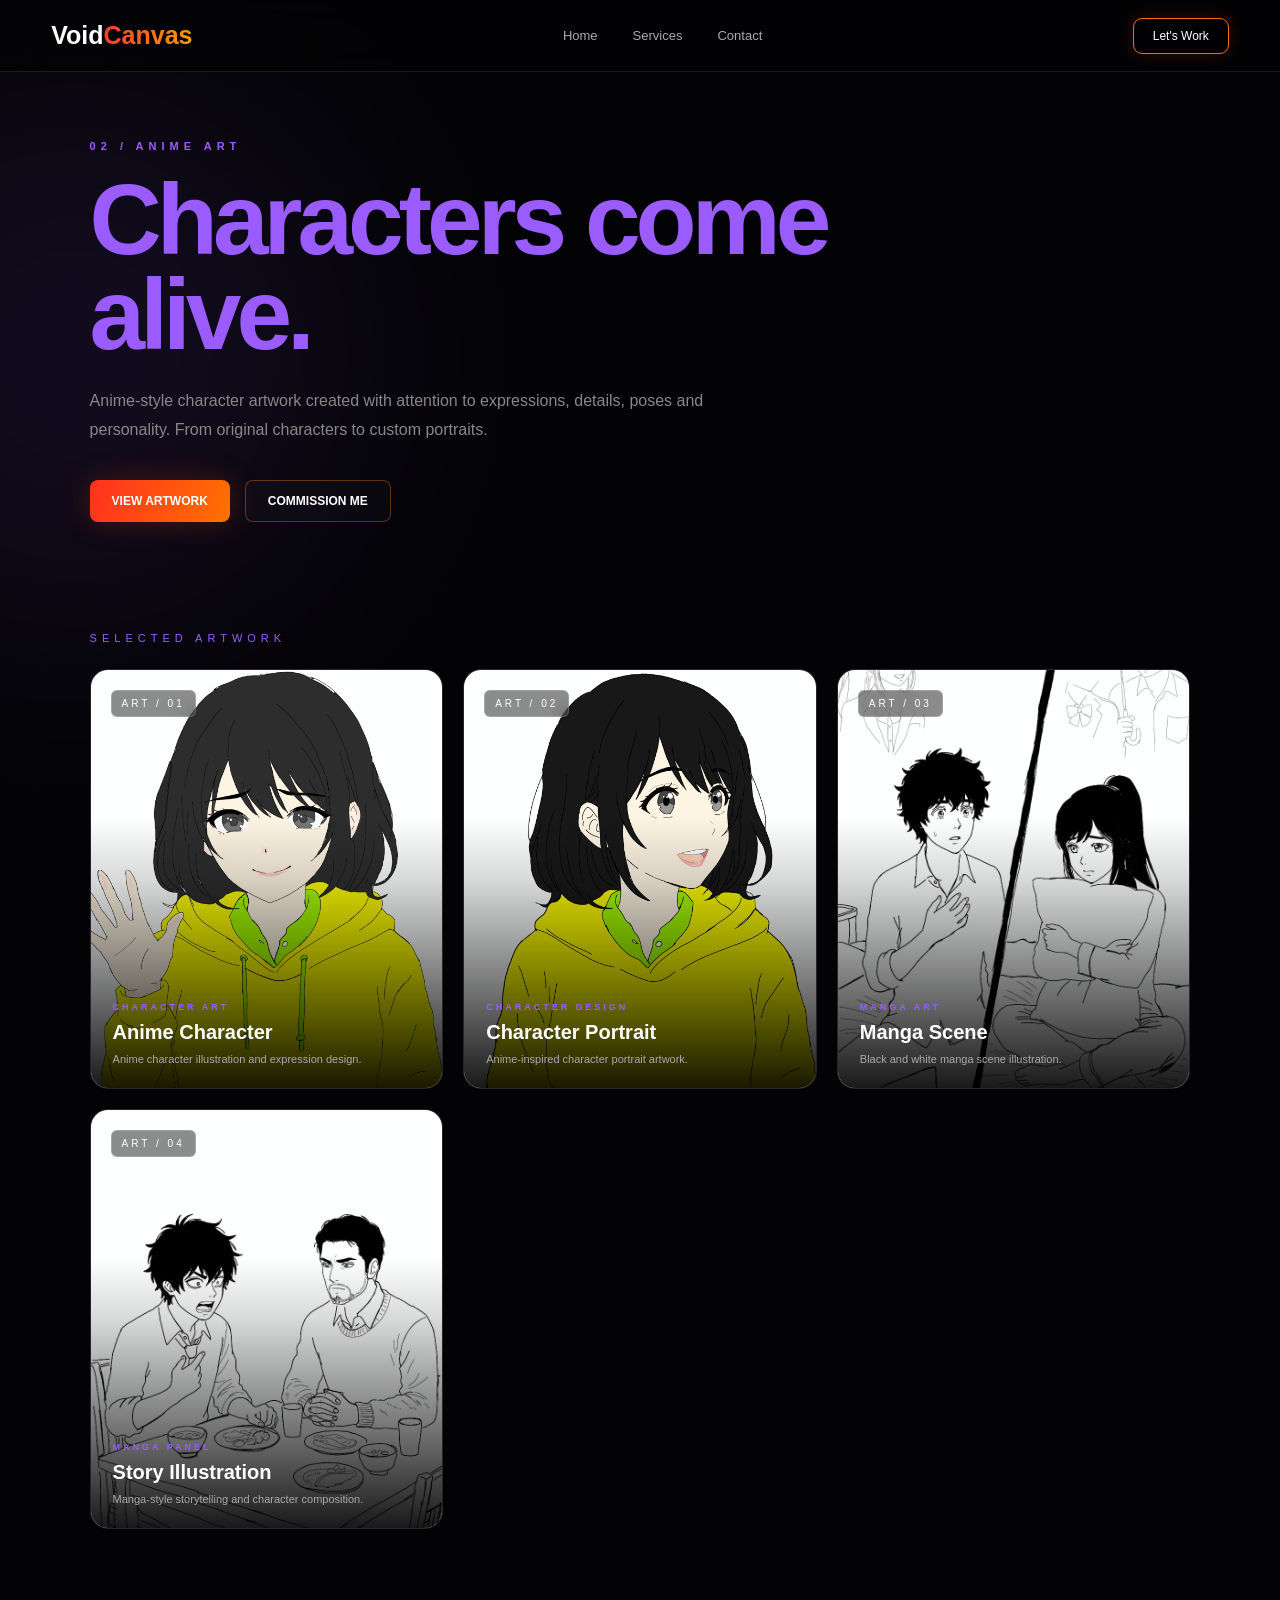
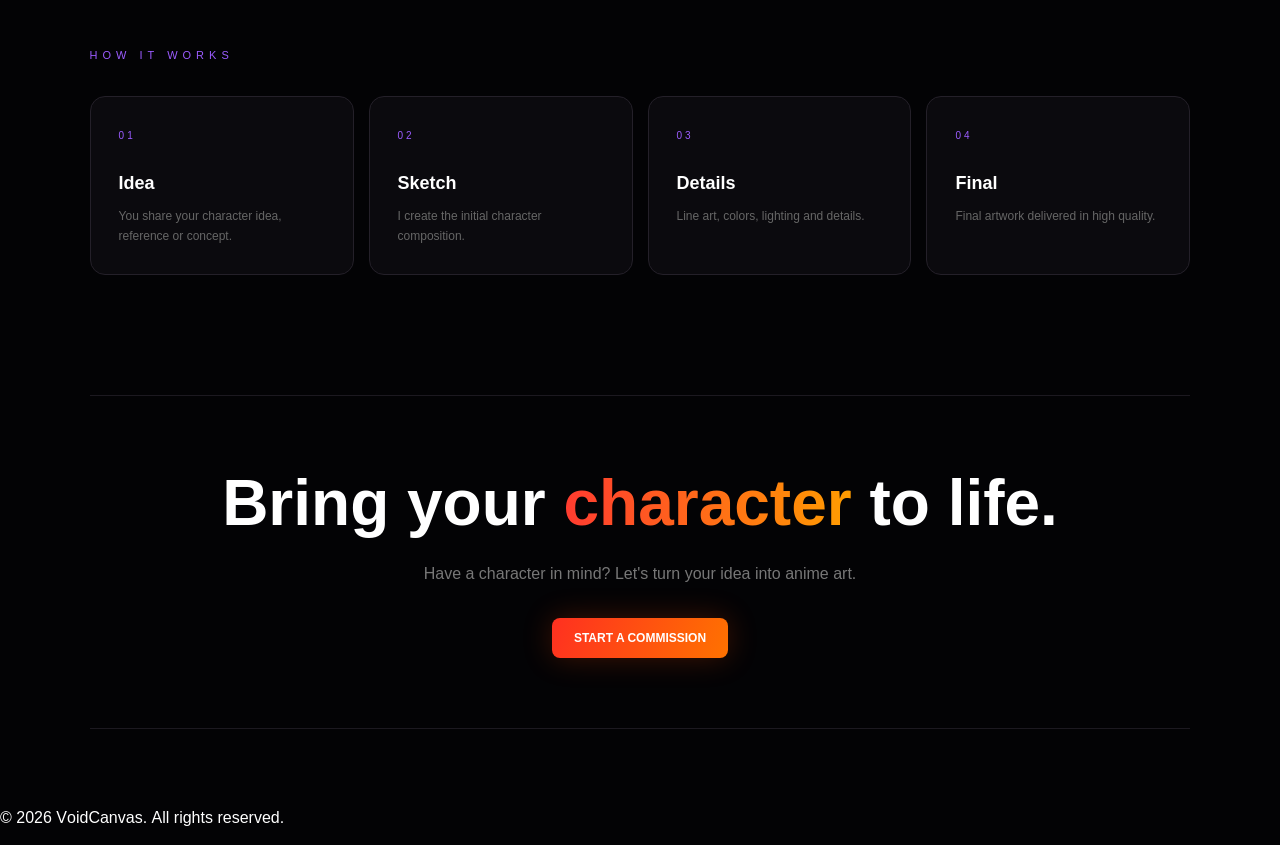
==== drawing.html @ 114a9461 "Initial commit - VoidCanvas website" ====
<!DOCTYPE html>
<html lang="en">

<head>
    <meta charset="UTF-8">
    <meta name="viewport" content="width=device-width, initial-scale=1.0">

    <title>Anime Drawing — VoidCanvas</title>

    <link rel="stylesheet" href="style.css">

    <style>

        /* ================= DRAWING PAGE ================= */

        .drawing-page {
            min-height: 100vh;
            padding: 140px 7% 80px;
            overflow: hidden;
            position: relative;
        }

        .drawing-page::before {
            content: "";
            position: absolute;
            width: 550px;
            height: 550px;
            top: 80px;
            left: -200px;
            border-radius: 50%;
            background: #9b5cff;
            opacity: .1;
            filter: blur(120px);
            animation: artGlow 7s infinite alternate;
        }

        @keyframes artGlow {

            from {
                transform: scale(.8);
            }

            to {
                transform:
                    translate(250px, 100px)
                    scale(1.3);
            }
        }

        .drawing-hero {
            position: relative;
            z-index: 2;
            max-width: 900px;
        }

        .drawing-label {
            color: #9b5cff;
            font-size: 11px;
            letter-spacing: 5px;
            font-weight: bold;
            margin-bottom: 20px;
        }

        .drawing-hero h1 {
            font-size: clamp(50px, 8vw, 100px);
            line-height: .95;
            letter-spacing: -5px;
        }

        .drawing-hero h1 span {
            color: #9b5cff;
        }

        .drawing-hero p {
            max-width: 650px;
            margin-top: 25px;
            color: #888;
            line-height: 1.8;
            font-size: 16px;
        }

        .drawing-buttons {
            display: flex;
            gap: 15px;
            margin-top: 35px;
        }


        /* ================= ART GALLERY ================= */

        .art-section {
            margin-top: 110px;
            position: relative;
            z-index: 2;
        }

        .art-title {
            color: #9b5cff;
            font-size: 11px;
            letter-spacing: 5px;
            margin-bottom: 25px;
        }

        .art-grid {
            display: grid;
            grid-template-columns: repeat(3, 1fr);
            gap: 20px;
        }

        .art-card {
            height: 420px;
            position: relative;
            overflow: hidden;
            border-radius: 18px;
            border: 1px solid #29232f;

            background:
                linear-gradient(
                    145deg,
                    #17121e,
                    #08080b
                );

            transition: .5s;

            cursor: pointer;
        }

        .art-card:hover {
            transform:
                translateY(-12px)
                rotateX(3deg);

            border-color: #9b5cff;

            box-shadow:
                0 25px 60px
                rgba(155,92,255,.2);
        }


        /* ================= ART IMAGE ================= */

        .art-image {
            position: absolute;
            inset: 0;

            width: 100%;
            height: 100%;

            object-fit: cover;

            display: block;

            transition:
                transform .7s ease,
                filter .5s ease;
        }

        .art-card:hover .art-image {
            transform: scale(1.06);
            filter: brightness(1.08);
        }


        /* IMAGE OVERLAY */

        .art-card::after {
            content: "";

            position: absolute;
            inset: 0;

            background:
                linear-gradient(
                    to bottom,
                    transparent 35%,
                    rgba(0,0,0,.15) 50%,
                    rgba(0,0,0,.9) 100%
                );

            z-index: 1;

            pointer-events: none;
        }


        /* ================= ART NUMBER ================= */

        .art-number {
            position: absolute;

            top: 20px;
            left: 20px;

            z-index: 3;

            padding:
                7px 10px;

            border:
                1px solid
                rgba(255,255,255,.2);

            border-radius: 6px;

            background:
                rgba(0,0,0,.45);

            backdrop-filter: blur(8px);

            font-size: 10px;
            letter-spacing: 3px;

            color: #fff;
        }


        /* ================= ART INFO ================= */

        .art-info {
            position: absolute;

            left: 22px;
            right: 22px;
            bottom: 20px;

            z-index: 3;
        }

        .art-info h3 {
            font-size: 20px;
            margin: 0;
        }

        .art-info p {
            margin-top: 7px;

            color: #aaa;

            font-size: 11px;
            line-height: 1.5;
        }

        .art-tag {
            display: inline-block;

            margin-bottom: 9px;

            color: #9b5cff;

            font-size: 9px;
            letter-spacing: 3px;
            font-weight: bold;
        }


        /* ================= PROCESS ================= */

        .drawing-process {
            margin-top: 120px;
            position: relative;
            z-index: 2;
        }

        .process-title {
            color: #9b5cff;
            font-size: 11px;
            letter-spacing: 5px;
            margin-bottom: 35px;
        }

        .process-grid {
            display: grid;
            grid-template-columns: repeat(4, 1fr);
            gap: 15px;
        }

        .process-card {
            padding: 28px;

            border:
                1px solid
                #242029;

            border-radius: 15px;

            background: #0b0a0e;

            transition: .4s;
        }

        .process-card:hover {
            transform: translateY(-7px);
            border-color: #9b5cff;
        }

        .process-card span {
            color: #9b5cff;
            font-size: 10px;
            letter-spacing: 3px;
        }

        .process-card h3 {
            margin-top: 30px;
            font-size: 18px;
        }

        .process-card p {
            margin-top: 12px;
            color: #666;
            line-height: 1.7;
            font-size: 12px;
        }


        /* ================= CTA ================= */

        .drawing-cta {
            margin-top: 120px;

            padding:
                70px 20px;

            text-align: center;

            border-top:
                1px solid #1c1920;

            border-bottom:
                1px solid #1c1920;
        }

        .drawing-cta h2 {
            font-size:
                clamp(
                    35px,
                    5vw,
                    65px
                );
        }

        .drawing-cta h2 span {
            color: #9b5cff;
        }

        .drawing-cta p {
            color: #777;
            max-width: 550px;
            margin: 20px auto 30px;
            line-height: 1.7;
        }


        /* ================= TABLET ================= */

        @media(max-width:800px) {

            .drawing-page {
                padding:
                    120px 5% 60px;
            }

            .drawing-hero h1 {
                letter-spacing: -3px;
            }

            .art-grid {
                grid-template-columns: 1fr 1fr;
            }

            .process-grid {
                grid-template-columns:
                    1fr 1fr;
            }

            .drawing-buttons {
                flex-direction: column;
            }
        }


        /* ================= MOBILE ================= */

        @media(max-width:500px) {

            .art-grid {
                grid-template-columns: 1fr;
            }

            .art-card {
                height: 430px;
            }

            .process-grid {
                grid-template-columns: 1fr;
            }

            .drawing-hero h1 {
                font-size: 48px;
            }

            .drawing-hero p {
                font-size: 14px;
            }
        }

    </style>

</head>


<body>


    <!-- ================= NAVBAR ================= -->

    <header class="navbar">

        <a
            href="index.html"
            class="logo">

            Void<span>Canvas</span>

        </a>


        <nav>

            <a href="index.html">
                Home
            </a>

            <a href="index.html#services">
                Services
            </a>

            <a href="index.html#contact">
                Contact
            </a>

        </nav>


        <a
            href="index.html#contact"
            class="nav-button">

            Let's Work

        </a>

    </header>



    <!-- ================= MAIN ================= -->

    <main class="drawing-page">


        <!-- ================= HERO ================= -->

        <section class="drawing-hero">

            <div class="drawing-label">

                02 / ANIME ART

            </div>


            <h1>

                Characters
                <span>come alive.</span>

            </h1>


            <p>

                Anime-style character artwork created
                with attention to expressions, details,
                poses and personality. From original
                characters to custom portraits.

            </p>


            <div class="drawing-buttons">

                <a
                    href="#gallery"
                    class="primary-button">

                    VIEW ARTWORK

                </a>


                <a
                    href="index.html#contact"
                    class="secondary-button">

                    COMMISSION ME

                </a>

            </div>

        </section>



        <!-- ================= GALLERY ================= -->

        <section
            id="gallery"
            class="art-section">


            <div class="art-title">

                SELECTED ARTWORK

            </div>



            <div class="art-grid">


                <!-- ARTWORK 01 -->

                <div class="art-card">

                    <div class="art-number">
                        ART / 01
                    </div>


                    <img
                        src="artwork/artwork1.png"
                        alt="Anime Character Artwork"
                        class="art-image">


                    <div class="art-info">

                        <div class="art-tag">
                            CHARACTER ART
                        </div>

                        <h3>
                            Anime Character
                        </h3>

                        <p>
                            Anime character illustration
                            and expression design.
                        </p>

                    </div>

                </div>



                <!-- ARTWORK 02 -->

                <div class="art-card">

                    <div class="art-number">
                        ART / 02
                    </div>


                    <img
                        src="artwork/artwork2.png"
                        alt="Anime Character Illustration"
                        class="art-image">


                    <div class="art-info">

                        <div class="art-tag">
                            CHARACTER DESIGN
                        </div>

                        <h3>
                            Character Portrait
                        </h3>

                        <p>
                            Anime-inspired character
                            portrait artwork.
                        </p>

                    </div>

                </div>



                <!-- ARTWORK 03 -->

                <div class="art-card">

                    <div class="art-number">
                        ART / 03
                    </div>


                    <img
                        src="artwork/artwork3.jpg"
                        alt="Manga Scene Artwork"
                        class="art-image">


                    <div class="art-info">

                        <div class="art-tag">
                            MANGA ART
                        </div>

                        <h3>
                            Manga Scene
                        </h3>

                        <p>
                            Black and white manga
                            scene illustration.
                        </p>

                    </div>

                </div>



                <!-- ARTWORK 04 -->

                <div class="art-card">

                    <div class="art-number">
                        ART / 04
                    </div>


                    <img
                        src="artwork/artwork4.jpg"
                        alt="Manga Panel Artwork"
                        class="art-image">


                    <div class="art-info">

                        <div class="art-tag">
                            MANGA PANEL
                        </div>

                        <h3>
                            Story Illustration
                        </h3>

                        <p>
                            Manga-style storytelling
                            and character composition.
                        </p>

                    </div>

                </div>


            </div>

        </section>



        <!-- ================= PROCESS ================= -->

        <section class="drawing-process">


            <div class="process-title">

                HOW IT WORKS

            </div>


            <div class="process-grid">


                <div class="process-card">

                    <span>
                        01
                    </span>

                    <h3>
                        Idea
                    </h3>

                    <p>
                        You share your character
                        idea, reference or concept.
                    </p>

                </div>



                <div class="process-card">

                    <span>
                        02
                    </span>

                    <h3>
                        Sketch
                    </h3>

                    <p>
                        I create the initial
                        character composition.
                    </p>

                </div>



                <div class="process-card">

                    <span>
                        03
                    </span>

                    <h3>
                        Details
                    </h3>

                    <p>
                        Line art, colors,
                        lighting and details.
                    </p>

                </div>



                <div class="process-card">

                    <span>
                        04
                    </span>

                    <h3>
                        Final
                    </h3>

                    <p>
                        Final artwork delivered
                        in high quality.
                    </p>

                </div>


            </div>

        </section>



        <!-- ================= CTA ================= -->

        <section class="drawing-cta">


            <h2>

                Bring your
                <span>character</span>
                to life.

            </h2>


            <p>

                Have a character in mind?
                Let's turn your idea into anime art.

            </p>


            <a
                href="index.html#contact"
                class="primary-button">

                START A COMMISSION

            </a>


        </section>


    </main>
    


    <!-- ================= FOOTER ================= -->

    <footer>

        © 2026 VoidCanvas.
        All rights reserved.

    </footer>



    <script src="script.js"></script>

</body>

</html>
---- style.css ----
/* =========================================================
   VOIDCANVAS — FINAL CLEAN CSS
   Red / Orange / Yellow Edition
   MOBILE OPTIMIZED
========================================================= */

* {
    margin: 0;
    padding: 0;
    box-sizing: border-box;
}

html {
    scroll-behavior: smooth;
}

body {
    background: #030305;
    color: white;
    font-family: Arial, Helvetica, sans-serif;
    overflow-x: hidden;
}

a {
    color: inherit;
    text-decoration: none;
}


/* =========================================================
   NAVBAR
========================================================= */

.navbar {
    position: fixed;
    top: 0;
    left: 0;
    width: 100%;
    height: 72px;

    padding: 0 4%;

    display: flex;
    align-items: center;
    justify-content: space-between;

    background: rgba(3, 3, 5, .72);

    backdrop-filter: blur(16px);
    -webkit-backdrop-filter: blur(16px);

    border-bottom: 1px solid rgba(255,255,255,.09);

    z-index: 5000;
}

.logo {
    font-size: 25px;
    font-weight: 900;
}

.logo span {
    background: linear-gradient(
        90deg,
        #ff3b30,
        #ff9d00,
        #ffe45c
    );

    -webkit-background-clip: text;
    background-clip: text;
    -webkit-text-fill-color: transparent;

    background-size: 200% auto;

    animation:
        gradient
        5s
        ease-in-out
        infinite;
}

.navbar nav {
    display: flex;
    gap: 35px;
}

.navbar nav a {
    color: #aaa;
    font-size: 13px;
    transition: .3s;
}

.navbar nav a:hover {
    color: white;

    text-shadow:
        0 0 15px #ff6b00;
}

.nav-button {
    padding: 10px 19px;

    border:
        1px solid #ff6a00;

    border-radius: 9px;

    font-size: 12px;

    box-shadow:
        0 0 18px
        rgba(255,70,0,.18);

    transition: .3s;
}

.nav-button:hover {
    background:
        linear-gradient(
            90deg,
            #ff321f,
            #ff9a00
        );

    transform:
        translateY(-2px);
}


/* =========================================================
   HERO
========================================================= */

.hero {
    position: relative;

    min-height: 100vh;
    height: 100vh;

    padding:
        100px 4% 45px;

    display: grid;

    grid-template-columns:
        43% 57%;

    align-items: center;

    overflow: hidden;

    isolation: isolate;
}


/* Ambient glow */

.hero::before {
    content: "";

    position: absolute;

    width: 650px;
    height: 650px;

    left: 25%;
    top: 8%;

    border-radius: 50%;

    background:
        radial-gradient(
            circle,
            rgba(255,50,20,.18),
            rgba(255,130,0,.12) 35%,
            transparent 70%
        );

    filter: blur(10px);

    z-index: -2;

    animation:
        ambient
        8s
        ease-in-out
        infinite
        alternate;
}


/* Grid */

.hero::after {
    content: "";

    position: absolute;

    inset: 0;

    background-image:

        linear-gradient(
            rgba(255,100,0,.025) 1px,
            transparent 1px
        ),

        linear-gradient(
            90deg,
            rgba(255,100,0,.025) 1px,
            transparent 1px
        );

    background-size:
        55px 55px;

    z-index: -3;

    animation:
        grid
        15s
        linear
        infinite;

    pointer-events: none;
}


@keyframes ambient {

    to {

        transform:
            translate(160px,-35px)
            scale(1.15);
    }
}


@keyframes grid {

    to {

        background-position:
            55px 55px;
    }
}


/* =========================================================
   HERO TEXT
========================================================= */

.hero-content {
    position: relative;

    z-index: 20;

    max-width: 650px;
}

.eyebrow,
.section-label {

    color: #ff8a00;

    font-size: 10px;

    letter-spacing: 4px;

    font-weight: bold;

    margin-bottom: 18px;
}

.hero h1 {

    max-width: 680px;

    font-size:
        clamp(
            42px,
            4.6vw,
            72px
        );

    line-height: 1.02;

    letter-spacing: -3px;
}

.hero h1 span,
h2 span {

    background:
        linear-gradient(
            90deg,
            #ff3b30,
            #ff9d00,
            #ffe45c
        );

    -webkit-background-clip: text;

    background-clip: text;

    -webkit-text-fill-color: transparent;

    background-size: 200% auto;

    animation:
        gradient
        5s
        ease-in-out
        infinite;
}


.hero-description {

    margin-top: 22px;

    font-size: 12px;

    font-weight: 800;

    letter-spacing: 1.5px;
}

.hero-description b {

    color: #ff7b00;

    padding:
        0 5px;
}


.hero-text {

    max-width: 560px;

    margin-top: 16px;

    color: #8d8d96;

    font-size: 14px;

    line-height: 1.7;
}


/* =========================================================
   BUTTONS
========================================================= */

.hero-buttons {

    display: flex;

    gap: 14px;

    margin-top: 25px;
}


.primary-button,
.secondary-button {

    position: relative;

    display: inline-flex;

    align-items: center;

    justify-content: center;

    padding:
        13px 22px;

    border-radius: 8px;

    font-size: 12px;

    font-weight: bold;

    transition: .35s;

    overflow: hidden;
}


.primary-button {

    background:
        linear-gradient(
            110deg,
            #ff3020,
            #ff7200,
            #ffd13b
        );

    background-size:
        200% 200%;

    animation:
        gradient
        5s
        ease
        infinite;

    box-shadow:
        0 0 30px
        rgba(255,75,0,.24);
}


.secondary-button {

    border:
        1px solid
        rgba(255,130,30,.35);

    background:
        rgba(255,255,255,.02);
}


.primary-button:hover,
.secondary-button:hover {

    transform:
        translateY(-4px)
        scale(1.03);
}


@keyframes gradient {

    0%,
    100% {

        background-position:
            0% 50%;
    }

    50% {

        background-position:
            100% 50%;
    }
}


/* =========================================================
   SCROLL INDICATOR
========================================================= */

.scroll-indicator {

    position: absolute;

    left: 0;

    bottom: -3px;

    display: flex;

    align-items: center;

    gap: 12px;

    color: #a65d00;

    font-size: 8px;

    letter-spacing: 3px;
}


.scroll-indicator i {

    display: block;

    width: 2px;

    height: 35px;

    background:
        linear-gradient(
            #ff3b20,
            #ffd33d
        );

    box-shadow:
        0 0 10px
        #ff6a00;

    animation:
        scroll
        1.7s
        infinite;
}


@keyframes scroll {

    from {

        transform:
            translateY(-12px);

        opacity: .2;
    }

    to {

        transform:
            translateY(10px);

        opacity: 1;
    }
}


/* =========================================================
   HERO VISUAL
========================================================= */

.hero-visual {

    position: relative;

    height: 100%;

    min-height: 520px;

    display: flex;

    align-items: center;

    justify-content: center;

    perspective: 1400px;
}


/* =========================================================
   CARDS CONTAINER
========================================================= */

.cards-container {

    position: relative;

    width: 100%;

    height: 500px;

    display: flex;

    align-items: center;

    justify-content: center;

    perspective: 1400px;

    z-index: 5;
}


/* =========================================================
   MAIN CARDS
========================================================= */

.manga-card {

    position: absolute;

    width: 235px;

    height: 365px;

    overflow: hidden;

    border:
        1px solid #ff542f;

    border-radius: 18px;

    background:
        linear-gradient(
            145deg,
            #19100e,
            #08090d 60%,
            #120b06
        );

    box-shadow:
        0 0 35px
        rgba(255,65,20,.20);

    cursor: pointer;

    transform-style:
        preserve-3d;

    transition:
        transform .85s
        cubic-bezier(.16,1,.3,1),

        box-shadow .5s;

    animation:
        float
        5s
        ease-in-out
        infinite;
}


/* =========================================================
   CARD POSITIONS
========================================================= */

.card-1 {

    transform:
        translateX(-145px)
        rotate(-8deg);

    z-index: 3;

    border-color:
        #ff3b30;
}


.card-2 {

    transform:
        translateY(-20px)
        rotate(0deg);

    z-index: 4;

    border-color:
        #ff8a00;

    animation-delay:
        -1.5s;
}


.card-3 {

    transform:
        translateX(145px)
        rotate(8deg);

    z-index: 3;

    border-color:
        #ffd23b;

    animation-delay:
        -3s;
}


@keyframes float {

    0%,
    100% {

        margin-top: 0;
    }

    50% {

        margin-top: -15px;
    }
}


/* =========================================================
   CARD BACKGROUND
========================================================= */

.manga-card::before {

    content: "";

    position: absolute;

    inset: 0;

    background:
        radial-gradient(
            circle at 30% 25%,
            rgba(255,80,20,.2),
            transparent 55%
        );

    z-index: 0;
}


.card-lines {

    position: absolute;

    inset: -50%;

    background:
        repeating-linear-gradient(
            115deg,
            transparent 0,
            transparent 17px,
            rgba(255,110,30,.07) 18px,
            rgba(255,220,80,.03) 20px,
            transparent 21px
        );

    animation:
        lines
        8s
        linear
        infinite;
}


@keyframes lines {

    to {

        transform:
            translate(130px,-90px);
    }
}


/* =========================================================
   CARD CRACK
========================================================= */

.cracks {

    position: absolute;

    inset: 0;

    z-index: 2;

    opacity: .55;

    background:

        linear-gradient(
            125deg,
            transparent 48%,
            rgba(255,255,255,.7) 49%,
            transparent 50%
        ),

        linear-gradient(
            70deg,
            transparent 63%,
            rgba(255,255,255,.45) 64%,
            transparent 65%
        );

    mask-image:
        linear-gradient(
            to bottom right,
            transparent 0 5%,
            #000 10% 18%,
            transparent 25% 100%
        );

    -webkit-mask-image:
        linear-gradient(
            to bottom right,
            transparent 0 5%,
            #000 10% 18%,
            transparent 25% 100%
        );

    animation:
        crackPulse
        3s
        ease-in-out
        infinite;
}


@keyframes crackPulse {

    50% {

        opacity: .9;
    }
}


/* =========================================================
   CARD TEXT
========================================================= */

.card-small {

    position: absolute;

    top: 24px;

    left: 24px;

    color: white;

    font-size: 9px;

    letter-spacing: 3px;

    font-weight: bold;

    z-index: 3;
}


.card-number {

    position: absolute;

    top: 22px;

    right: 23px;

    color: #ff9a00;

    font-size: 26px;

    font-weight: 900;

    z-index: 3;
}


.card-word {

    position: absolute;

    left: 20px;

    right: 20px;

    bottom: 115px;

    text-align: center;

    color: white;

    font-size: 39px;

    font-weight: 900;

    letter-spacing: -2px;

    z-index: 3;

    transform:
        translateZ(45px);

    text-shadow:
        0 0 18px
        rgba(255,120,30,.3);
}


/* =========================================================
   CARD CIRCLE
========================================================= */

.card-circle {

    position: absolute;

    bottom: 28px;

    left: 50%;

    width: 75px;

    height: 75px;

    transform:
        translateX(-50%)
        translateZ(55px);

    border:
        1px solid #ff9c35;

    border-radius: 50%;

    display: flex;

    flex-direction: column;

    align-items: center;

    justify-content: center;

    z-index: 4;

    box-shadow:
        0 0 25px
        rgba(255,100,0,.2);

    animation:
        rotate
        10s
        linear
        infinite;
}


.card-circle span {

    color: #ffd33d;

    font-size: 22px;
}


.card-circle small {

    color: #ff8a00;

    margin-top: 4px;

    font-size: 8px;

    letter-spacing: 2px;
}


@keyframes rotate {

    to {

        transform:
            translateX(-50%)
            translateZ(55px)
            rotate(360deg);
    }
}


/* =========================================================
   CARD SHINE
========================================================= */

.manga-card::after {

    content: "";

    position: absolute;

    width: 180%;

    height: 30px;

    left: -180%;

    top: 45%;

    background:
        linear-gradient(
            90deg,
            transparent,
            rgba(255,255,255,.2),
            transparent
        );

    transform:
        rotate(-45deg);

    animation:
        shine
        5s
        infinite;

    z-index: 6;
}


@keyframes shine {

    0%,
    45% {

        left: -180%;
    }

    70%,
    100% {

        left: 170%;
    }
}


/* =========================================================
   ENERGY FLOOR
========================================================= */

.energy-floor {

    position: absolute;

    width: 570px;

    height: 190px;

    bottom: 5%;

    left: 50%;

    transform:
        translateX(-50%);

    border-radius: 50%;

    background:
        radial-gradient(
            ellipse at center,
            rgba(255,100,0,.35),
            rgba(255,55,20,.12) 30%,
            transparent 70%
        );

    filter: blur(3px);

    z-index: 1;
}


.energy-floor::before,
.energy-floor::after {

    content: "";

    position: absolute;

    inset:
        30px 0;

    border:
        1px solid
        rgba(255,100,0,.35);

    border-radius: 50%;

    animation:
        floorPulse
        4s
        ease-in-out
        infinite;
}


.energy-floor::after {

    inset:
        55px 80px;

    animation-delay:
        -1s;
}


@keyframes floorPulse {

    50% {

        transform:
            scale(1.12);

        opacity: .4;
    }
}


/* =========================================================
   EXPANDED CARDS
========================================================= */

.cards-container.expanded .manga-card {

    animation: none;
}


.cards-container.expanded .card-1 {

    transform:
        translateX(-250px)
        translateY(5px)
        rotate(-7deg)
        scale(.93);

    z-index: 3;
}


.cards-container.expanded .card-2 {

    transform:
        translateY(-20px)
        rotate(0deg)
        scale(1.02);

    z-index: 6;
}


.cards-container.expanded .card-3 {

    transform:
        translateX(250px)
        translateY(5px)
        rotate(7deg)
        scale(.93);

    z-index: 3;
}


.cards-container.expanded .manga-card:hover {

    box-shadow:
        0 0 70px
        rgba(255,110,20,.5);
}


.expand-hint {

    position: absolute;

    right: 8%;

    bottom: 7%;

    color: #754000;

    font-size: 8px;

    letter-spacing: 2px;

    z-index: 10;
}


/* =========================================================
   SERVICES
========================================================= */

.services {

    padding:
        85px 4%;

    background:
        #060608;

    border-top:
        1px solid #18120f;
}


.section-heading {

    max-width: 700px;

    margin-bottom: 35px;
}


.section-heading h2 {

    font-size:
        clamp(
            32px,
            4vw,
            52px
        );
}


.section-heading p {

    color: #777;

    margin-top: 12px;

    font-size: 13px;
}


.service-grid {

    display: grid;

    grid-template-columns:
        repeat(3,1fr);

    gap: 18px;
}


.service-card {

    position: relative;

    min-height: 270px;

    padding: 28px;

    display: flex;

    flex-direction: column;

    justify-content: flex-end;

    overflow: hidden;

    border:
        1px solid #302015;

    border-radius: 16px;

    background:
        linear-gradient(
            145deg,
            #120e0c,
            #070709
        );

    transition:
        transform .45s ease,
        border-color .45s ease,
        box-shadow .45s ease;
}


.service-card:hover {

    transform:
        translateY(-9px);

    border-color:
        #ff7b00;

    box-shadow:
        0 20px 50px
        rgba(255,80,0,.12);
}


.service-number {

    position: absolute;

    right: 25px;

    top: 22px;

    color: #ff8a00;

    font-weight: bold;
}


.service-icon {

    position: absolute;

    top: 25px;

    left: 25px;

    width: 48px;

    height: 48px;

    display: flex;

    align-items: center;

    justify-content: center;

    border:
        1px solid #ff6828;

    border-radius: 12px;

    color: #ffb52e;

    font-size: 19px;

    box-shadow:
        0 0 20px
        rgba(255,80,0,.12);
}


.service-card h3 {

    font-size: 21px;

    margin-bottom: 10px;
}


.service-card p {

    color: #777;

    font-size: 12px;

    line-height: 1.7;

    margin-bottom: 18px;
}


.service-link {

    color: #ff9a00;

    font-size: 9px;

    letter-spacing: 2px;
}


/* =========================================================
   ABOUT + CONTACT
========================================================= */

.about-contact {

    display: grid;

    grid-template-columns:
        1.1fr .9fr;

    border-top:
        1px solid #18120f;
}


.about,
.contact {

    padding:
        75px 4%;
}


.contact {

    border-left:
        1px solid #18120f;

    background:
        radial-gradient(
            circle at 70% 35%,
            rgba(255,70,0,.09),
            transparent 45%
        );
}


.about h2,
.contact h2 {

    font-size:
        clamp(
            34px,
            4vw,
            54px
        );

    line-height: 1.05;
}


.about p,
.contact p {

    max-width: 600px;

    color: #777;

    line-height: 1.7;

    font-size: 13px;

    margin-top: 15px;
}


.stats {

    display: grid;

    grid-template-columns:
        repeat(4,1fr);

    gap: 10px;

    margin-top: 35px;
}


.stats div {

    padding:
        18px 8px;

    text-align: center;

    border:
        1px solid #29201a;

    border-radius: 10px;
}


.stats strong {

    display: block;

    color: #ff9d20;

    font-size: 22px;
}


.stats small {

    color: #777;

    font-size: 9px;
}


.contact .primary-button {

    margin-top: 24px;
}


/* =========================================================
   ARTWORK GALLERY
========================================================= */

.artwork-section {

    padding:
        90px 4%;

    background:
        #060608;

    border-top:
        1px solid #18120f;
}


.artwork-grid {

    display: grid;

    grid-template-columns:
        repeat(2,1fr);

    gap: 22px;
}


.artwork-card {

    position: relative;

    min-height: 400px;

    overflow: hidden;

    border:
        1px solid #302015;

    border-radius: 18px;

    background:
        #0b0908;

    transition:
        transform .45s ease,
        box-shadow .45s ease,
        border-color .45s ease;
}


.artwork-card:hover {

    transform:
        translateY(-8px);

    border-color:
        #ff7b00;

    box-shadow:
        0 20px 50px
        rgba(255,80,0,.18);
}


.artwork-card img {

    display: block;

    width: 100%;

    height: 430px;

    object-fit: cover;

    transition:
        transform .6s ease;
}


.artwork-card:hover img {

    transform:
        scale(1.05);
}


.artwork-info {

    position: absolute;

    left: 0;
    right: 0;

    bottom: 0;

    padding:
        80px 25px 25px;

    background:
        linear-gradient(
            transparent,
            rgba(3,3,5,.95)
        );
}


.artwork-info span {

    color: #ff8a00;

    font-size: 11px;

    letter-spacing: 2px;
}


.artwork-info h3 {

    margin-top: 6px;

    font-size: 22px;
}


.artwork-info p {

    margin-top: 5px;

    color: #888;

    font-size: 12px;
}


/* =========================================================
   PAGE TRANSITION
========================================================= */

.page-transition {

    position: fixed;

    inset: 0;

    z-index: 99999;

    display: flex;

    align-items: center;

    justify-content: center;

    background:
        radial-gradient(
            circle,
            #301407,
            #0e0805 50%,
            #030305 75%
        );

    opacity: 0;

    visibility: hidden;

    pointer-events: none;

    clip-path:
        circle(
            0 at 50% 50%
        );
}


.page-transition.open {

    opacity: 1;

    visibility: visible;

    pointer-events: all;

    animation:
        pageOpen
        .8s
        forwards;
}


.page-transition.close {

    opacity: 1;

    visibility: visible;

    pointer-events: all;

    animation:
        pageClose
        1.3s
        forwards;
}


@keyframes pageOpen {

    to {

        clip-path:
            circle(
                150% at 50% 50%
            );
    }
}


@keyframes pageClose {

    from {

        clip-path:
            circle(
                150% at 50% 50%
            );
    }

    to {

        clip-path:
            circle(
                0 at 50% 50%
            );
    }
}


/* =========================================================
   TRANSITION RING
========================================================= */

.transition-ring {

    width: 230px;

    height: 230px;

    border:
        1px solid #ff7920;

    border-radius: 50%;

    box-shadow:
        0 0 55px
        rgba(255,80,0,.35);

    animation:
        spin
        1.5s
        linear
        infinite;
}


.transition-center {

    position: absolute;

    text-align: center;
}


.transition-logo {

    font-size: 29px;

    font-weight: 900;
}


.transition-logo span {

    color: #ff9d22;
}


.transition-message {

    margin-top: 12px;

    color: #777;

    font-size: 8px;

    letter-spacing: 4px;
}


.transition-dots {

    display: flex;

    justify-content: center;

    gap: 7px;

    margin-top: 20px;
}


.transition-dots i {

    width: 5px;

    height: 5px;

    border-radius: 50%;

    background:
        #ff542f;

    animation:
        pulse
        1s
        infinite;
}


.transition-dots i:nth-child(2) {

    background:
        #ff9d00;

    animation-delay:
        .15s;
}


.transition-dots i:nth-child(3) {

    background:
        #ffe45c;

    animation-delay:
        .3s;
}


@keyframes spin {

    to {

        transform:
            rotate(360deg)
            scale(1.15);
    }
}


@keyframes pulse {

    0%,
    100% {

        opacity: .2;
    }

    50% {

        transform:
            scale(1.5);

        opacity: 1;
    }
}


/* =========================================================
   LETTER ANIMATION
========================================================= */

.word {

    display: inline-block;

    white-space: nowrap;
}


.letter {

    display: inline-block;

    opacity: 0;

    transform:
        translateY(24px)
        rotateX(65deg);

    filter:
        blur(6px);

    transition:
        opacity .3s ease,
        transform .55s cubic-bezier(.16,1,.3,1),
        filter .45s ease;
}


.letter.show {

    opacity: 1;

    transform:
        translateY(0)
        rotateX(0);

    filter:
        blur(0);
}


/* =========================================================
   FOCUS CARD
========================================================= */

.focus-card {

    box-shadow:
        0 0 75px
        rgba(255,100,20,.52)
        !important;
}


/* =========================================================
   SELECTED WORK — 2 VIDEOS
========================================================= */

.work-grid {

    display: grid;

    grid-template-columns:
        repeat(2, 1fr);

    gap: 22px;
}


.work-card {

    position: relative;

    overflow: hidden;

    border:
        1px solid #29222f;

    border-radius: 18px;

    background:
        #0b0a0e;

    transition:
        transform .45s ease,
        border-color .45s ease,
        box-shadow .45s ease;

    contain:
        layout paint;
}


.work-card:hover {

    transform:
        translateY(-8px);

    border-color:
        #9b5cff;

    box-shadow:
        0 20px 60px
        rgba(155,92,255,.15);
}


.work-card video {

    width: 100%;

    height: 420px;

    display: block;

    object-fit: cover;

    background:
        #050507;
}


.work-number {

    position: absolute;

    top: 16px;

    right: 16px;

    z-index: 5;

    padding:
        7px 10px;

    border:
        1px solid
        rgba(155,92,255,.5);

    border-radius: 7px;

    background:
        rgba(5,5,8,.75);

    color:
        #9b5cff;

    font-size: 10px;

    letter-spacing: 2px;
}


.work-info {

    padding:
        22px;
}


.work-info span {

    color:
        #9b5cff;

    font-size: 9px;

    letter-spacing: 3px;

    font-weight: bold;
}


.work-info h3 {

    margin-top:
        10px;

    font-size:
        21px;
}


.work-info p {

    margin-top:
        9px;

    color:
        #777;

    font-size:
        12px;

    line-height:
        1.7;
}


/* =========================================================
   TABLET
========================================================= */

@media (max-width: 1000px) {

    .hero {

        grid-template-columns:
            1fr;

        height:
            auto;

        min-height:
            100vh;

        padding-top:
            105px;
    }


    .hero-content {

        text-align:
            center;

        margin:
            auto;
    }


    .hero-text {

        margin-left:
            auto;

        margin-right:
            auto;
    }


    .hero-buttons {

        justify-content:
            center;
    }


    .scroll-indicator {

        left:
            50%;

        transform:
            translateX(-50%);
    }


    .hero-visual {

        height:
            470px;

        min-height:
            470px;
    }


    .manga-card {

        width:
            205px;

        height:
            320px;
    }


    .card-1 {

        transform:
            translateX(-125px)
            rotate(-7deg);
    }


    .card-3 {

        transform:
            translateX(125px)
            rotate(7deg);
    }


    .cards-container.expanded
    .card-1 {

        transform:
            translateX(-190px)
            rotate(-6deg)
            scale(.9);
    }


    .cards-container.expanded
    .card-3 {

        transform:
            translateX(190px)
            rotate(6deg)
            scale(.9);
    }


    .work-grid {

        grid-template-columns:
            repeat(2, 1fr);
    }

}


/* =========================================================
   MOBILE
========================================================= */

@media (max-width: 700px) {

    .navbar {

        padding:
            0 5%;

        backdrop-filter:
            blur(6px);

        -webkit-backdrop-filter:
            blur(6px);
    }


    .navbar nav {

        display:
            none;
    }


    .nav-button {

        padding:
            9px 12px;
    }


    /* HERO */

    .hero {

        padding-left:
            5%;

        padding-right:
            5%;
    }


    .hero h1 {

        font-size:
            43px;
    }


    .hero-visual {

        height:
            430px;
    }


    /* =====================================================
       MOBILE PERFORMANCE
    ===================================================== */

    .hero::before {

        width:
            420px;

        height:
            420px;

        filter:
            blur(25px);

        opacity:
            .08;

        animation:
            none !important;
    }


    .hero::after {

        animation:
            none !important;
    }


    /* =====================================================
       CARDS
    ===================================================== */

    .manga-card {

        width:
            155px;

        height:
            260px;

        transform-style:
            flat;

        box-shadow:
            0 0 18px
            rgba(255,65,20,.12);

        animation-duration:
            8s !important;
    }


    .card-1 {

        transform:
            translateX(-80px)
            rotate(-7deg);
    }


    .card-2 {

        transform:
            translateY(-10px);
    }


    .card-3 {

        transform:
            translateX(80px)
            rotate(7deg);
    }


    .card-word {

        font-size:
            25px;

        bottom:
            82px;

        text-shadow:
            0 0 10px
            rgba(255,120,30,.25);
    }


    .card-circle {

        width:
            55px;

        height:
            55px;

        bottom:
            18px;

        animation-duration:
            16s;
    }


    .card-circle span {

        font-size:
            15px;
    }


    .card-small {

        top:
            17px;

        left:
            17px;

        font-size:
            7px;
    }


    .card-number {

        top:
            16px;

        right:
            16px;

        font-size:
            18px;
    }


    .card-lines {

        animation-duration:
            15s !important;
    }


    .cracks {

        animation-duration:
            6s !important;
    }


    .manga-card::after {

        animation-duration:
            10s !important;
    }


    /* =====================================================
       EXPANDED CARDS
    ===================================================== */

    .cards-container.expanded
    .card-1 {

        transform:
            translateX(-88px)
            translateY(15px)
            rotate(-8deg)
            scale(.78);
    }


    .cards-container.expanded
    .card-2 {

        transform:
            translateY(-15px)
            scale(.85);
    }


    .cards-container.expanded
    .card-3 {

        transform:
            translateX(88px)
            translateY(15px)
            rotate(8deg)
            scale(.78);
    }


    /* =====================================================
       FLOOR
    ===================================================== */

    .energy-floor {

        width:
            330px;

        height:
            140px;

        filter:
            blur(2px);

        opacity:
            .65;
    }


    .energy-floor::before,
    .energy-floor::after {

        animation-duration:
            8s !important;
    }


    /* =====================================================
       SERVICES
    ===================================================== */

    .service-grid {

        grid-template-columns:
            1fr;
    }


    .service-card {

        min-height:
            270px;
    }


    /* =====================================================
       ABOUT
    ===================================================== */

    .about-contact {

        grid-template-columns:
            1fr;
    }


    .contact {

        border-left:
            0;

        border-top:
            1px solid
            #18120f;
    }


    .stats {

        grid-template-columns:
            repeat(2,1fr);
    }


    /* =====================================================
       ARTWORK
    ===================================================== */

    .artwork-section {

        padding:
            70px 5%;
    }


    .artwork-grid {

        grid-template-columns:
            1fr;

        gap:
            18px;
    }


    .artwork-card {

        min-height:
            350px;
    }


    .artwork-card img {

        height:
            380px;
    }


    /* =====================================================
       BUTTONS
    ===================================================== */

    .hero-buttons {

        flex-wrap:
            wrap;
    }


    /* =====================================================
       PAGE TRANSITION
    ===================================================== */

    .transition-ring {

        width:
            170px;

        height:
            170px;

        box-shadow:
            0 0 25px
            rgba(255,80,0,.20);
    }


    /* =====================================================
       SELECTED WORK
    ===================================================== */

    .work-grid {

        grid-template-columns:
            1fr;

        gap:
            18px;
    }


    .work-card {

        contain:
            layout paint;
    }


    .work-card video {

        height:
            auto;

        max-height:
            600px;

        object-fit:
            contain;
    }


    /* =====================================================
       DISABLE TOUCH HOVER
    ===================================================== */

    .service-card:hover {

        transform:
            none;

        box-shadow:
            none;
    }


    .artwork-card:hover {

        transform:
            none;

        box-shadow:
            none;
    }


    .artwork-card:hover img {

        transform:
            none;
    }

}


/* =========================================================
   SMALL MOBILE
========================================================= */

@media (max-width: 450px) {

    .hero-buttons {

        flex-direction:
            column;

        align-items:
            center;
    }


    .primary-button,
    .secondary-button {

        width:
            fit-content;
    }


    /* Stop expensive decorative animations */

    .hero::before,
    .hero::after {

        animation:
            none !important;
    }


    .card-lines,
    .cracks,
    .manga-card::after {

        animation:
            none !important;
    }


    .energy-floor::before,
    .energy-floor::after {

        animation:
            none !important;
    }


    .manga-card {

        box-shadow:
            0 0 12px
            rgba(255,65,20,.10);
    }


    .work-card video {

        max-height:
            500px;
    }

}
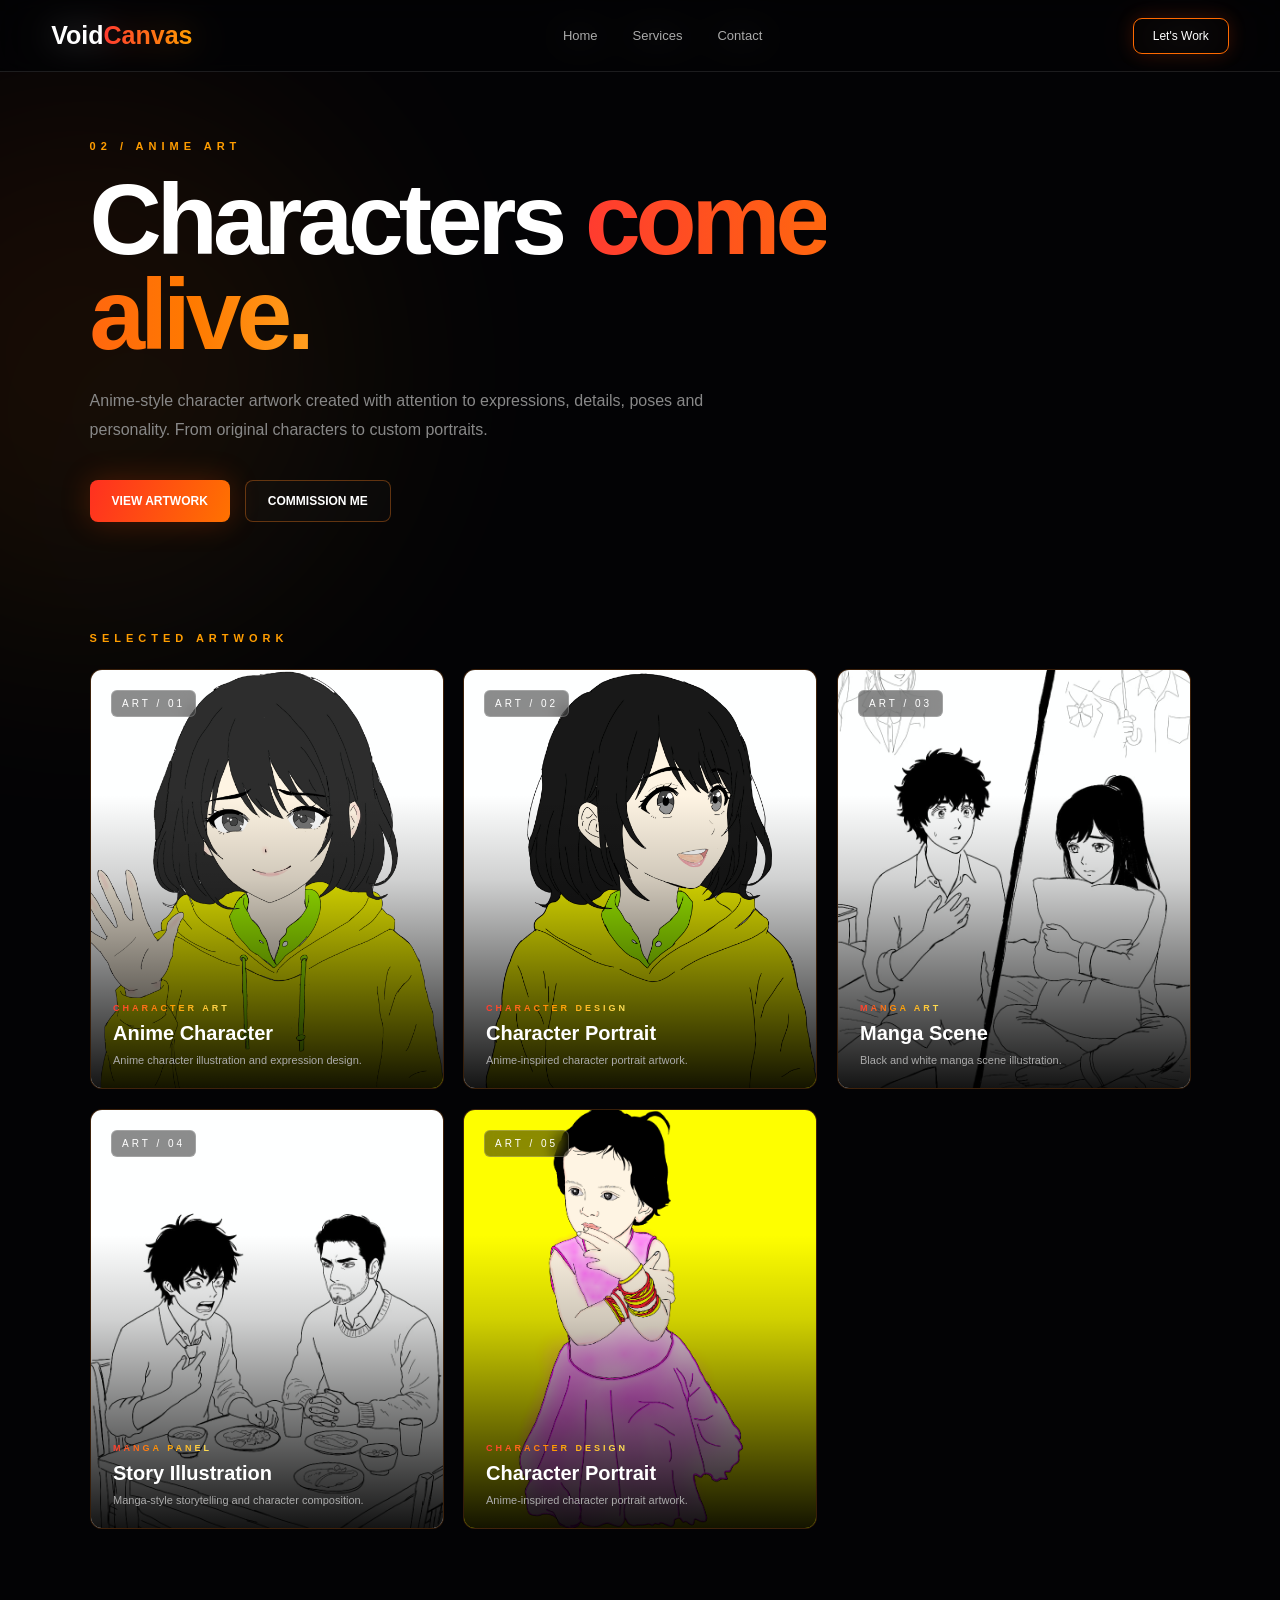
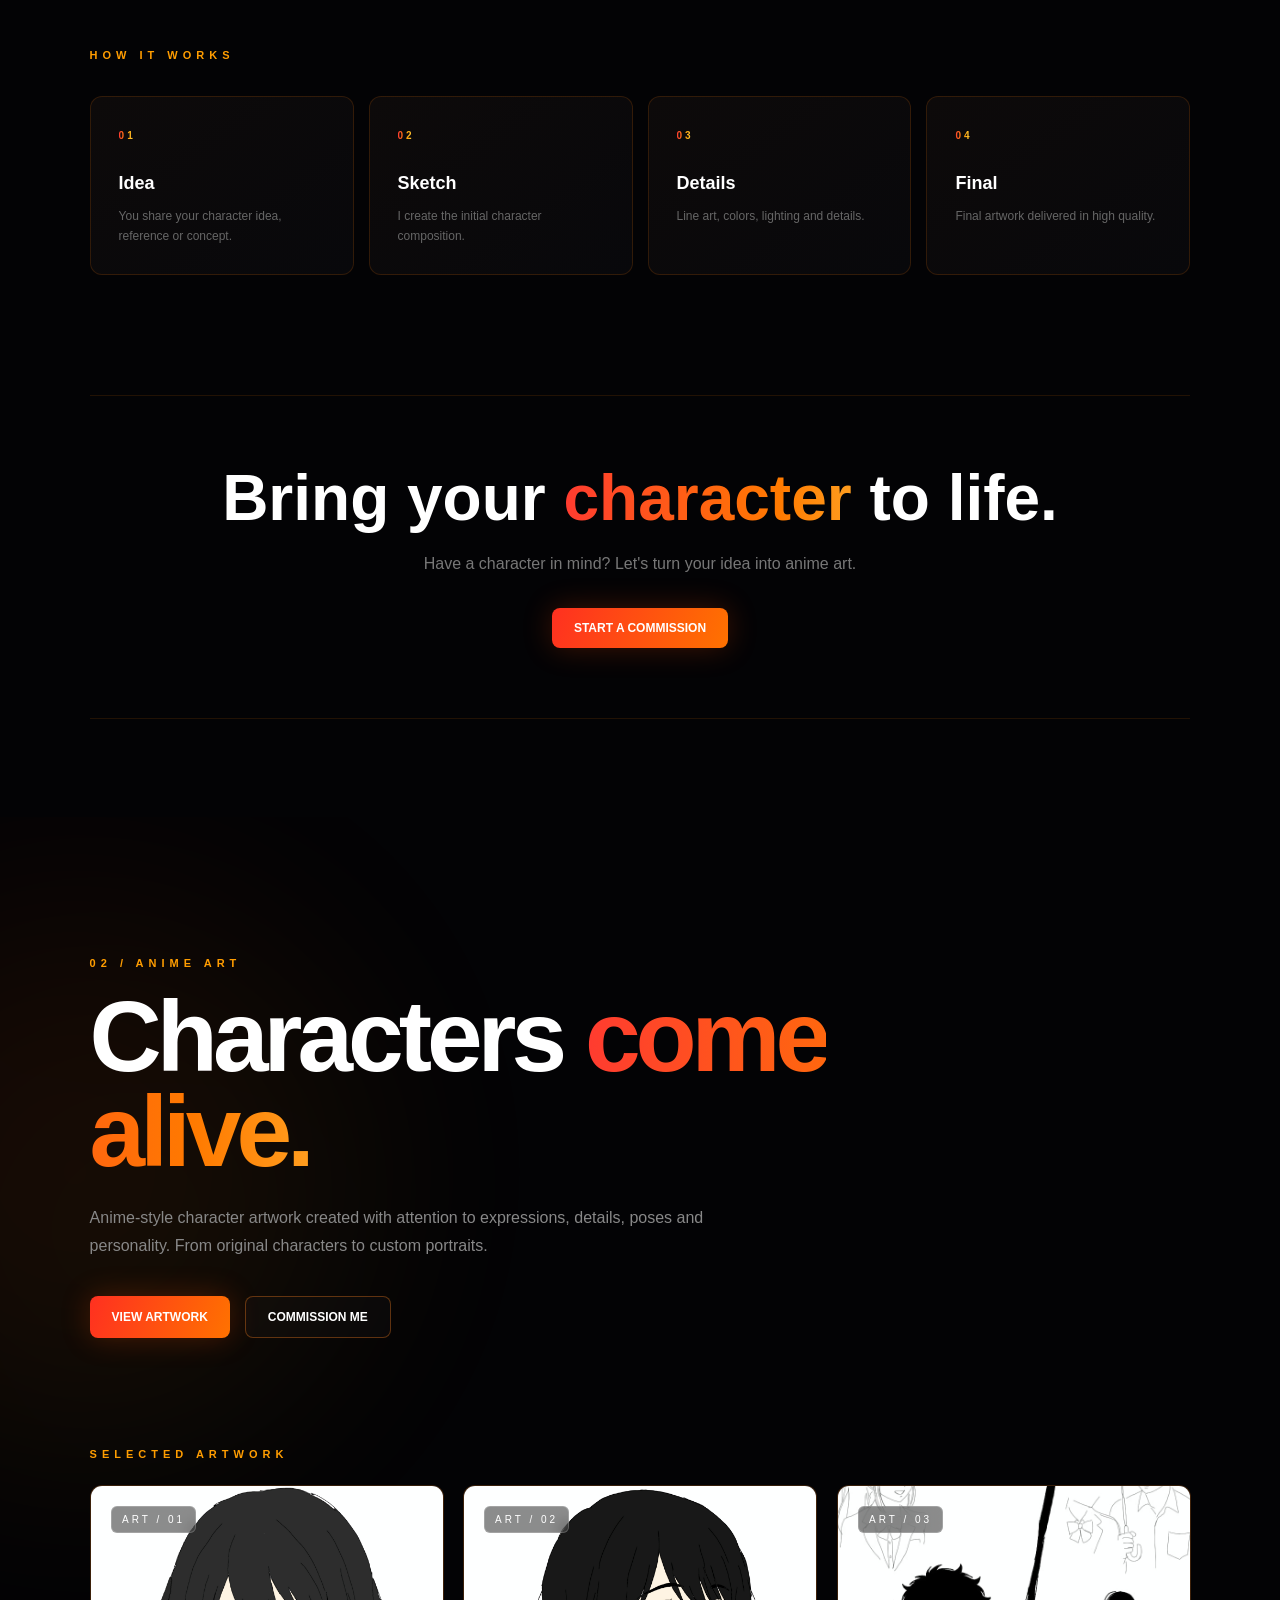
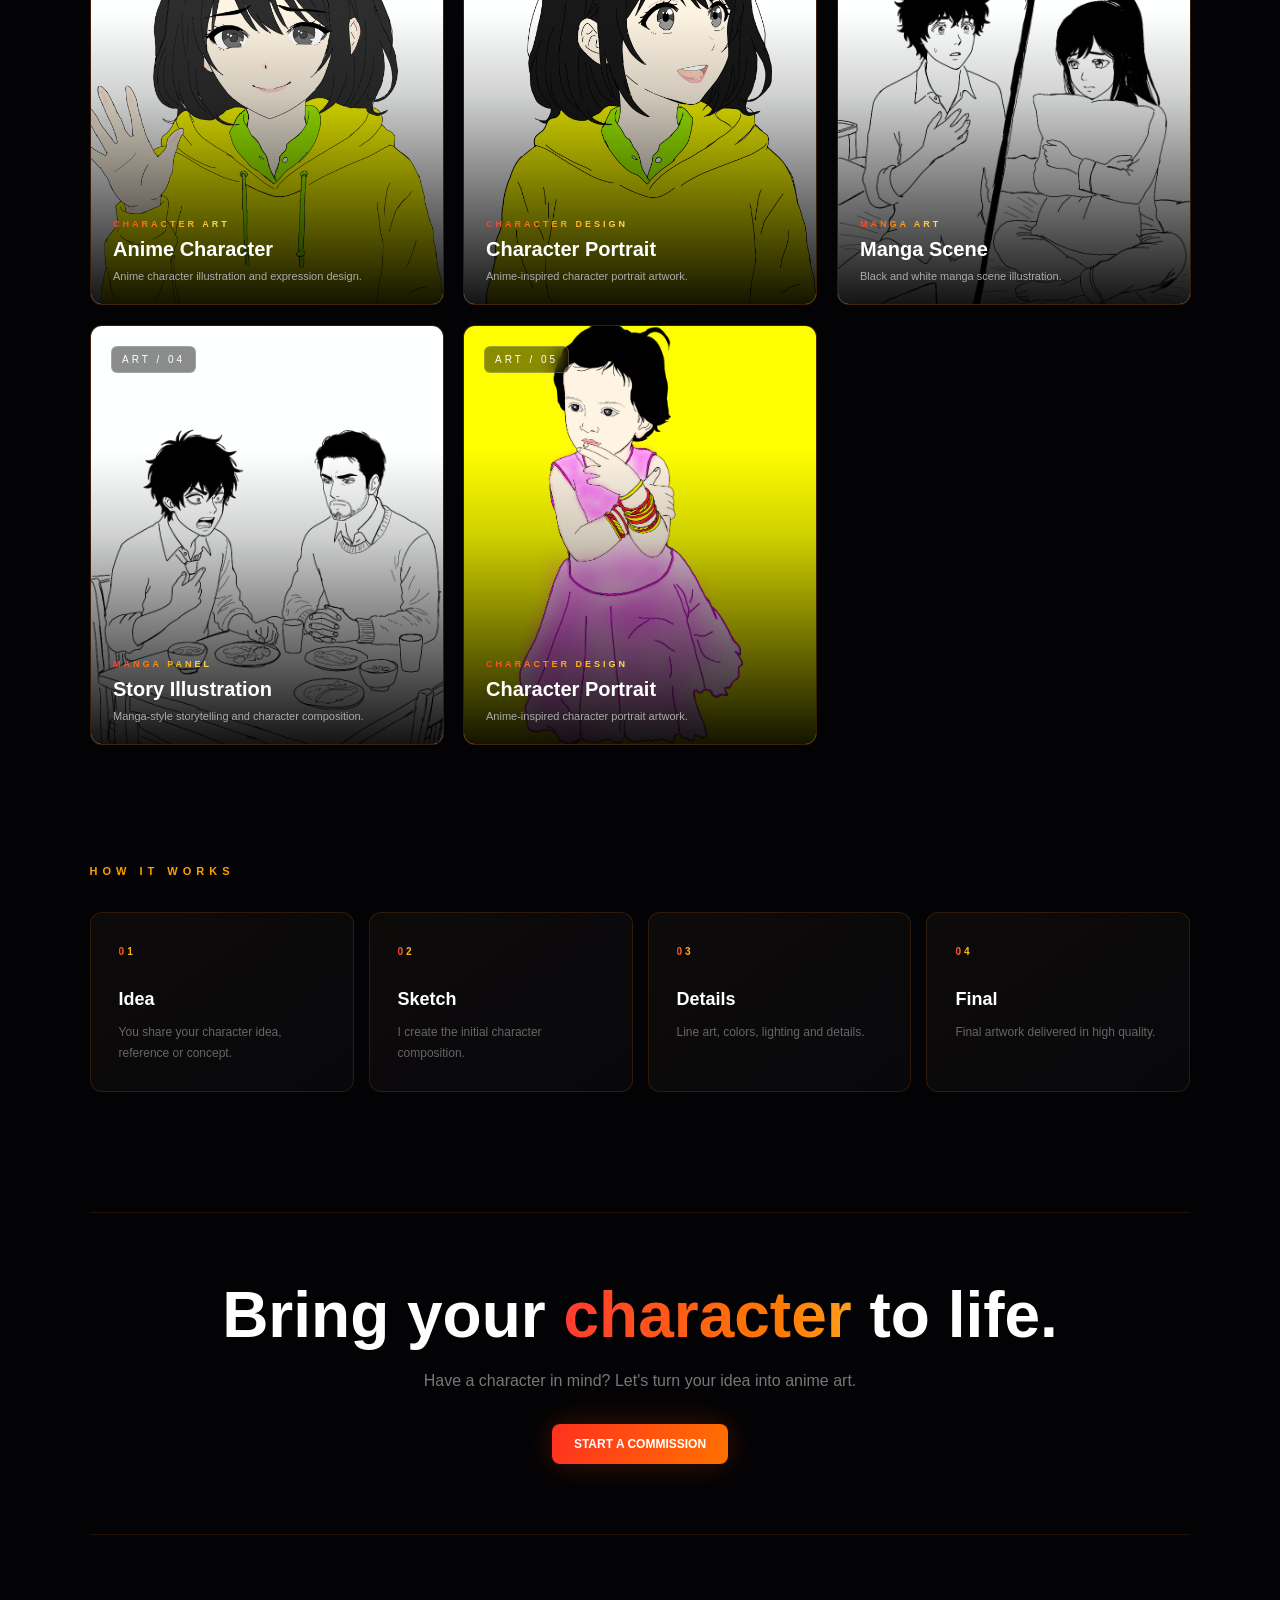
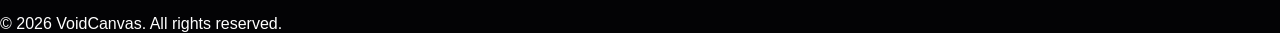
==== commit c2f7333d: "Updated website" ====
--- a/drawing.html
+++ b/drawing.html
@@ -11,138 +11,299 @@
 
     <style>
 
-        /* ================= DRAWING PAGE ================= */
+        /* =====================================================
+           DRAWING PAGE
+        ===================================================== */
 
         .drawing-page {
             min-height: 100vh;
+
             padding: 140px 7% 80px;
+
             overflow: hidden;
+
             position: relative;
         }
+
+
+        /* =====================================================
+           AMBIENT ART GLOW
+        ===================================================== */
 
         .drawing-page::before {
             content: "";
+
             position: absolute;
+
             width: 550px;
             height: 550px;
+
             top: 80px;
             left: -200px;
+
             border-radius: 50%;
-            background: #9b5cff;
-            opacity: .1;
+
+            background:
+                linear-gradient(
+                    135deg,
+                    #ff3b30,
+                    #ff7a00,
+                    #ffe45c
+                );
+
+            opacity: .08;
+
             filter: blur(120px);
-            animation: artGlow 7s infinite alternate;
-        }
+
+            animation:
+                artGlow 7s ease-in-out infinite alternate;
+
+            pointer-events: none;
+        }
+
 
         @keyframes artGlow {
 
             from {
-                transform: scale(.8);
+                transform:
+                    scale(.8)
+                    translate(0, 0);
+
             }
 
             to {
                 transform:
                     translate(250px, 100px)
                     scale(1.3);
-            }
-        }
+
+            }
+
+        }
+
+
+        /* =====================================================
+           HERO
+        ===================================================== */
 
         .drawing-hero {
+
             position: relative;
+
             z-index: 2;
+
             max-width: 900px;
-        }
+
+        }
+
 
         .drawing-label {
-            color: #9b5cff;
+
+            color: #ff9d00;
+
             font-size: 11px;
+
             letter-spacing: 5px;
+
             font-weight: bold;
+
             margin-bottom: 20px;
-        }
+
+        }
+
 
         .drawing-hero h1 {
-            font-size: clamp(50px, 8vw, 100px);
+
+            font-size:
+                clamp(
+                    50px,
+                    8vw,
+                    100px
+                );
+
             line-height: .95;
+
             letter-spacing: -5px;
-        }
+
+        }
+
 
         .drawing-hero h1 span {
-            color: #9b5cff;
-        }
+
+            background:
+                linear-gradient(
+                    90deg,
+                    #ff3b30,
+                    #ff7a00,
+                    #ffe45c,
+                    #ff7a00,
+                    #ff3b30
+                );
+
+            background-size: 300% 300%;
+
+            -webkit-background-clip: text;
+            -webkit-text-fill-color: transparent;
+
+            animation:
+                drawingColorShift 4s ease infinite;
+
+        }
+
+
+        @keyframes drawingColorShift {
+
+            0% {
+                background-position: 0% 50%;
+            }
+
+            50% {
+                background-position: 100% 50%;
+            }
+
+            100% {
+                background-position: 0% 50%;
+            }
+
+        }
+
 
         .drawing-hero p {
+
             max-width: 650px;
+
             margin-top: 25px;
+
             color: #888;
+
             line-height: 1.8;
+
             font-size: 16px;
-        }
+
+        }
+
+
+        /* =====================================================
+           BUTTONS
+        ===================================================== */
 
         .drawing-buttons {
+
             display: flex;
+
             gap: 15px;
+
             margin-top: 35px;
-        }
-
-
-        /* ================= ART GALLERY ================= */
+
+        }
+
+
+        /* =====================================================
+           ART GALLERY
+        ===================================================== */
 
         .art-section {
+
             margin-top: 110px;
+
             position: relative;
+
             z-index: 2;
-        }
+
+        }
+
 
         .art-title {
-            color: #9b5cff;
+
+            color: #ff9d00;
+
             font-size: 11px;
+
             letter-spacing: 5px;
+
             margin-bottom: 25px;
-        }
+
+            font-weight: bold;
+
+        }
+
+
+        /* =====================================================
+           ART GRID
+        ===================================================== */
 
         .art-grid {
+
             display: grid;
-            grid-template-columns: repeat(3, 1fr);
+
+            grid-template-columns:
+                repeat(3, 1fr);
+
             gap: 20px;
-        }
+
+        }
+
+
+        /* =====================================================
+           ART CARD
+        ===================================================== */
 
         .art-card {
+
             height: 420px;
+
             position: relative;
+
             overflow: hidden;
-            border-radius: 18px;
-            border: 1px solid #29232f;
+
+            border-radius: 12px;
+
+            border:
+                1px solid
+                rgba(255, 120, 0, .18);
 
             background:
                 linear-gradient(
                     145deg,
-                    #17121e,
+                    #17100d,
                     #08080b
                 );
 
-            transition: .5s;
+            transition:
+                transform .5s ease,
+                border-color .5s ease,
+                box-shadow .5s ease;
 
             cursor: pointer;
-        }
+
+            will-change: transform;
+
+        }
+
 
         .art-card:hover {
+
             transform:
                 translateY(-12px)
                 rotateX(3deg);
 
-            border-color: #9b5cff;
+            border-color:
+                rgba(255, 157, 0, .7);
 
             box-shadow:
                 0 25px 60px
-                rgba(155,92,255,.2);
-        }
-
-
-        /* ================= ART IMAGE ================= */
+                rgba(255, 100, 0, .18);
+
+        }
+
+
+        /* =====================================================
+           ART IMAGE
+        ===================================================== */
 
         .art-image {
+
             position: absolute;
+
             inset: 0;
 
             width: 100%;
@@ -155,168 +316,337 @@
             transition:
                 transform .7s ease,
                 filter .5s ease;
-        }
+
+        }
+
 
         .art-card:hover .art-image {
+
             transform: scale(1.06);
-            filter: brightness(1.08);
-        }
-
-
-        /* IMAGE OVERLAY */
+
+            filter:
+                brightness(1.08)
+                saturate(1.1);
+
+        }
+
+
+        /* =====================================================
+           IMAGE OVERLAY
+        ===================================================== */
 
         .art-card::after {
+
             content: "";
 
             position: absolute;
+
             inset: 0;
 
             background:
                 linear-gradient(
                     to bottom,
-                    transparent 35%,
-                    rgba(0,0,0,.15) 50%,
-                    rgba(0,0,0,.9) 100%
+                    transparent 30%,
+                    rgba(0, 0, 0, .18) 50%,
+                    rgba(0, 0, 0, .92) 100%
                 );
 
             z-index: 1;
 
             pointer-events: none;
-        }
-
-
-        /* ================= ART NUMBER ================= */
+
+        }
+
+
+        /* =====================================================
+           IMAGE LIGHT SWEEP
+        ===================================================== */
+
+        .art-card::before {
+
+            content: "";
+
+            position: absolute;
+
+            top: -100%;
+
+            left: -100%;
+
+            width: 50%;
+            height: 300%;
+
+            transform:
+                rotate(25deg);
+
+            background:
+                linear-gradient(
+                    90deg,
+                    transparent,
+                    rgba(255, 228, 92, .12),
+                    transparent
+                );
+
+            z-index: 2;
+
+            pointer-events: none;
+
+            transition: none;
+
+            animation:
+                artworkShine 6s ease-in-out infinite;
+
+        }
+
+
+        @keyframes artworkShine {
+
+            0% {
+                left: -100%;
+            }
+
+            45%,
+            100% {
+                left: 180%;
+            }
+
+        }
+
+
+        /* =====================================================
+           ART NUMBER
+        ===================================================== */
 
         .art-number {
+
             position: absolute;
 
             top: 20px;
             left: 20px;
 
-            z-index: 3;
+            z-index: 4;
 
             padding:
                 7px 10px;
 
             border:
                 1px solid
-                rgba(255,255,255,.2);
+                rgba(255, 255, 255, .2);
 
             border-radius: 6px;
 
             background:
-                rgba(0,0,0,.45);
-
-            backdrop-filter: blur(8px);
+                rgba(0, 0, 0, .45);
+
+            backdrop-filter:
+                blur(8px);
 
             font-size: 10px;
+
             letter-spacing: 3px;
 
             color: #fff;
-        }
-
-
-        /* ================= ART INFO ================= */
+
+        }
+
+
+        /* =====================================================
+           ART INFO
+        ===================================================== */
 
         .art-info {
+
             position: absolute;
 
             left: 22px;
             right: 22px;
+
             bottom: 20px;
 
-            z-index: 3;
-        }
+            z-index: 4;
+
+        }
+
 
         .art-info h3 {
+
             font-size: 20px;
+
             margin: 0;
-        }
+
+        }
+
 
         .art-info p {
+
             margin-top: 7px;
 
             color: #aaa;
 
             font-size: 11px;
+
             line-height: 1.5;
-        }
+
+        }
+
 
         .art-tag {
+
             display: inline-block;
 
             margin-bottom: 9px;
 
-            color: #9b5cff;
+            background:
+                linear-gradient(
+                    90deg,
+                    #ff3b30,
+                    #ff9d00,
+                    #ffe45c
+                );
+
+            -webkit-background-clip: text;
+            -webkit-text-fill-color: transparent;
 
             font-size: 9px;
+
             letter-spacing: 3px;
+
             font-weight: bold;
-        }
-
-
-        /* ================= PROCESS ================= */
+
+        }
+
+
+        /* =====================================================
+           PROCESS
+        ===================================================== */
 
         .drawing-process {
+
             margin-top: 120px;
+
             position: relative;
+
             z-index: 2;
-        }
+
+        }
+
 
         .process-title {
-            color: #9b5cff;
+
+            color: #ff9d00;
+
             font-size: 11px;
+
             letter-spacing: 5px;
+
             margin-bottom: 35px;
-        }
+
+            font-weight: bold;
+
+        }
+
 
         .process-grid {
+
             display: grid;
-            grid-template-columns: repeat(4, 1fr);
+
+            grid-template-columns:
+                repeat(4, 1fr);
+
             gap: 15px;
-        }
+
+        }
+
 
         .process-card {
+
             padding: 28px;
 
             border:
                 1px solid
-                #242029;
-
-            border-radius: 15px;
-
-            background: #0b0a0e;
-
-            transition: .4s;
-        }
+                rgba(255, 120, 0, .16);
+
+            border-radius: 12px;
+
+            background:
+                linear-gradient(
+                    145deg,
+                    #0d0a0a,
+                    #08080b
+                );
+
+            transition:
+                transform .4s ease,
+                border-color .4s ease,
+                box-shadow .4s ease;
+
+        }
+
 
         .process-card:hover {
-            transform: translateY(-7px);
-            border-color: #9b5cff;
-        }
+
+            transform:
+                translateY(-7px);
+
+            border-color:
+                rgba(255, 157, 0, .6);
+
+            box-shadow:
+                0 15px 35px
+                rgba(255, 100, 0, .10);
+
+        }
+
 
         .process-card span {
-            color: #9b5cff;
+
+            background:
+                linear-gradient(
+                    90deg,
+                    #ff3b30,
+                    #ff9d00,
+                    #ffe45c
+                );
+
+            -webkit-background-clip: text;
+            -webkit-text-fill-color: transparent;
+
             font-size: 10px;
+
             letter-spacing: 3px;
-        }
+
+            font-weight: bold;
+
+        }
+
 
         .process-card h3 {
+
             margin-top: 30px;
+
             font-size: 18px;
-        }
+
+        }
+
 
         .process-card p {
+
             margin-top: 12px;
+
             color: #666;
+
             line-height: 1.7;
+
             font-size: 12px;
-        }
-
-
-        /* ================= CTA ================= */
+
+        }
+
+
+        /* =====================================================
+           CTA
+        ===================================================== */
 
         .drawing-cta {
+
             margin-top: 120px;
 
             padding:
@@ -325,84 +655,384 @@
             text-align: center;
 
             border-top:
-                1px solid #1c1920;
+                1px solid
+                rgba(255, 120, 0, .12);
 
             border-bottom:
-                1px solid #1c1920;
-        }
+                1px solid
+                rgba(255, 120, 0, .12);
+
+        }
+
 
         .drawing-cta h2 {
+
             font-size:
                 clamp(
                     35px,
                     5vw,
                     65px
                 );
-        }
+
+            line-height: 1;
+
+        }
+
 
         .drawing-cta h2 span {
-            color: #9b5cff;
-        }
+
+            background:
+                linear-gradient(
+                    90deg,
+                    #ff3b30,
+                    #ff7a00,
+                    #ffe45c,
+                    #ff7a00,
+                    #ff3b30
+                );
+
+            background-size: 300% 300%;
+
+            -webkit-background-clip: text;
+            -webkit-text-fill-color: transparent;
+
+            animation:
+                drawingColorShift 4s ease infinite;
+
+        }
+
 
         .drawing-cta p {
+
             color: #777;
+
             max-width: 550px;
-            margin: 20px auto 30px;
+
+            margin:
+                20px auto 30px;
+
             line-height: 1.7;
-        }
-
-
-        /* ================= TABLET ================= */
-
-        @media(max-width:800px) {
+
+        }
+
+
+        /* =====================================================
+           TABLET
+        ===================================================== */
+
+        @media(max-width: 900px) {
 
             .drawing-page {
+
                 padding:
                     120px 5% 60px;
-            }
+
+            }
+
 
             .drawing-hero h1 {
+
                 letter-spacing: -3px;
-            }
+
+            }
+
 
             .art-grid {
-                grid-template-columns: 1fr 1fr;
-            }
-
-            .process-grid {
+
                 grid-template-columns:
                     1fr 1fr;
-            }
+
+            }
+
+
+            .process-grid {
+
+                grid-template-columns:
+                    1fr 1fr;
+
+            }
+
 
             .drawing-buttons {
+
                 flex-direction: column;
-            }
-        }
-
-
-        /* ================= MOBILE ================= */
-
-        @media(max-width:500px) {
+
+                align-items: flex-start;
+
+            }
+
+        }
+
+
+        /* =====================================================
+           MOBILE
+        ===================================================== */
+
+        @media(max-width: 600px) {
+
+            .drawing-page {
+
+                padding:
+                    105px 18px 50px;
+
+            }
+
+
+            .drawing-page::before {
+
+                width: 350px;
+                height: 350px;
+
+                left: -170px;
+
+                opacity: .07;
+
+            }
+
+
+            .drawing-label {
+
+                font-size: 8px;
+
+                letter-spacing: 3px;
+
+                margin-bottom: 15px;
+
+            }
+
+
+            .drawing-hero h1 {
+
+                font-size: 49px;
+
+                letter-spacing: -2.5px;
+
+                line-height: .96;
+
+            }
+
+
+            .drawing-hero p {
+
+                font-size: 13px;
+
+                line-height: 1.7;
+
+                margin-top: 20px;
+
+            }
+
+
+            .drawing-buttons {
+
+                width: 100%;
+
+                gap: 10px;
+
+                margin-top: 25px;
+
+            }
+
+
+            .drawing-buttons a {
+
+                width: 100%;
+
+            }
+
+
+            /* GALLERY */
+
+            .art-section {
+
+                margin-top: 75px;
+
+            }
+
+
+            .art-title {
+
+                font-size: 8px;
+
+                letter-spacing: 3px;
+
+                margin-bottom: 20px;
+
+            }
+
 
             .art-grid {
-                grid-template-columns: 1fr;
-            }
+
+                grid-template-columns:
+                    1fr;
+
+                gap: 15px;
+
+            }
+
 
             .art-card {
+
                 height: 430px;
-            }
+
+                border-radius: 10px;
+
+            }
+
+
+            .art-card:hover {
+
+                transform:
+                    translateY(-5px);
+
+            }
+
+
+            .art-number {
+
+                top: 15px;
+                left: 15px;
+
+                font-size: 8px;
+
+                padding:
+                    6px 8px;
+
+            }
+
+
+            .art-info {
+
+                left: 17px;
+                right: 17px;
+
+                bottom: 17px;
+
+            }
+
+
+            .art-info h3 {
+
+                font-size: 19px;
+
+            }
+
+
+            .art-info p {
+
+                font-size: 10px;
+
+            }
+
+
+            /* PROCESS */
+
+            .drawing-process {
+
+                margin-top: 85px;
+
+            }
+
+
+            .process-title {
+
+                font-size: 8px;
+
+                letter-spacing: 3px;
+
+                margin-bottom: 25px;
+
+            }
+
 
             .process-grid {
-                grid-template-columns: 1fr;
-            }
+
+                grid-template-columns:
+                    1fr;
+
+                gap: 12px;
+
+            }
+
+
+            .process-card {
+
+                padding: 23px;
+
+            }
+
+
+            .process-card h3 {
+
+                margin-top: 20px;
+
+            }
+
+
+            /* CTA */
+
+            .drawing-cta {
+
+                margin-top: 85px;
+
+                padding:
+                    60px 10px;
+
+            }
+
+
+            .drawing-cta h2 {
+
+                font-size: 39px;
+
+                letter-spacing: -1.5px;
+
+            }
+
+
+            .drawing-cta p {
+
+                font-size: 12px;
+
+            }
+
+        }
+
+
+        /* =====================================================
+           SMALL MOBILE
+        ===================================================== */
+
+        @media(max-width: 380px) {
+
+            .drawing-page {
+
+                padding-left: 14px;
+                padding-right: 14px;
+
+            }
+
 
             .drawing-hero h1 {
-                font-size: 48px;
-            }
-
-            .drawing-hero p {
-                font-size: 14px;
-            }
+
+                font-size: 43px;
+
+            }
+
+
+            .art-card {
+
+                height: 400px;
+
+            }
+
+
+            .drawing-cta h2 {
+
+                font-size: 35px;
+
+            }
+
         }
 
     </style>
@@ -413,7 +1043,9 @@
 <body>
 
 
-    <!-- ================= NAVBAR ================= -->
+    <!-- =====================================================
+         NAVBAR
+    ===================================================== -->
 
     <header class="navbar">
 
@@ -454,13 +1086,16 @@
     </header>
 
 
-
-    <!-- ================= MAIN ================= -->
+    <!-- =====================================================
+         MAIN
+    ===================================================== -->
 
     <main class="drawing-page">
 
 
-        <!-- ================= HERO ================= -->
+        <!-- =================================================
+             HERO
+        ================================================= -->
 
         <section class="drawing-hero">
 
@@ -513,8 +1148,9 @@
         </section>
 
 
-
-        <!-- ================= GALLERY ================= -->
+        <!-- =================================================
+             GALLERY
+        ================================================= -->
 
         <section
             id="gallery"
@@ -528,11 +1164,12 @@
             </div>
 
 
-
             <div class="art-grid">
 
 
-                <!-- ARTWORK 01 -->
+                <!-- =========================================
+                     ARTWORK 01
+                ========================================== -->
 
                 <div class="art-card">
 
@@ -553,9 +1190,11 @@
                             CHARACTER ART
                         </div>
 
+
                         <h3>
                             Anime Character
                         </h3>
+
 
                         <p>
                             Anime character illustration
@@ -567,8 +1206,9 @@
                 </div>
 
 
-
-                <!-- ARTWORK 02 -->
+                <!-- =========================================
+                     ARTWORK 02
+                ========================================== -->
 
                 <div class="art-card">
 
@@ -589,9 +1229,11 @@
                             CHARACTER DESIGN
                         </div>
 
+
                         <h3>
                             Character Portrait
                         </h3>
+
 
                         <p>
                             Anime-inspired character
@@ -603,8 +1245,9 @@
                 </div>
 
 
-
-                <!-- ARTWORK 03 -->
+                <!-- =========================================
+                     ARTWORK 03
+                ========================================== -->
 
                 <div class="art-card">
 
@@ -625,9 +1268,11 @@
                             MANGA ART
                         </div>
 
+
                         <h3>
                             Manga Scene
                         </h3>
+
 
                         <p>
                             Black and white manga
@@ -639,8 +1284,9 @@
                 </div>
 
 
-
-                <!-- ARTWORK 04 -->
+                <!-- =========================================
+                     ARTWORK 04
+                ========================================== -->
 
                 <div class="art-card">
 
@@ -661,9 +1307,11 @@
                             MANGA PANEL
                         </div>
 
+
                         <h3>
                             Story Illustration
                         </h3>
+
 
                         <p>
                             Manga-style storytelling
@@ -675,13 +1323,53 @@
                 </div>
 
 
+                <!-- =========================================
+                     ARTWORK 05
+                ========================================== -->
+
+                <div class="art-card">
+
+                    <div class="art-number">
+                        ART / 05
+                    </div>
+
+
+                    <img
+                        src="artwork/artwork5.png"
+                        alt="Anime Character Illustration"
+                        class="art-image">
+
+
+                    <div class="art-info">
+
+                        <div class="art-tag">
+                            CHARACTER DESIGN
+                        </div>
+
+
+                        <h3>
+                            Character Portrait
+                        </h3>
+
+
+                        <p>
+                            Anime-inspired character
+                            portrait artwork.
+                        </p>
+
+                    </div>
+
+                </div>
+
+
             </div>
 
         </section>
 
 
-
-        <!-- ================= PROCESS ================= -->
+        <!-- =================================================
+             PROCESS
+        ================================================= -->
 
         <section class="drawing-process">
 
@@ -695,6 +1383,8 @@
 
             <div class="process-grid">
 
+
+                <!-- PROCESS 01 -->
 
                 <div class="process-card">
 
@@ -702,9 +1392,11 @@
                         01
                     </span>
 
+
                     <h3>
                         Idea
                     </h3>
+
 
                     <p>
                         You share your character
@@ -714,6 +1406,7 @@
                 </div>
 
 
+                <!-- PROCESS 02 -->
 
                 <div class="process-card">
 
@@ -721,9 +1414,11 @@
                         02
                     </span>
 
+
                     <h3>
                         Sketch
                     </h3>
+
 
                     <p>
                         I create the initial
@@ -733,6 +1428,7 @@
                 </div>
 
 
+                <!-- PROCESS 03 -->
 
                 <div class="process-card">
 
@@ -740,9 +1436,11 @@
                         03
                     </span>
 
+
                     <h3>
                         Details
                     </h3>
+
 
                     <p>
                         Line art, colors,
@@ -752,6 +1450,7 @@
                 </div>
 
 
+                <!-- PROCESS 04 -->
 
                 <div class="process-card">
 
@@ -759,9 +1458,11 @@
                         04
                     </span>
 
+
                     <h3>
                         Final
                     </h3>
+
 
                     <p>
                         Final artwork delivered
@@ -776,8 +1477,9 @@
         </section>
 
 
-
-        <!-- ================= CTA ================= -->
+        <!-- =================================================
+             CTA
+        ================================================= -->
 
         <section class="drawing-cta">
 
@@ -812,10 +1514,11 @@
 
 
     </main>
-    
-
-
-    <!-- ================= FOOTER ================= -->
+
+
+    <!-- =====================================================
+         FOOTER
+    ===================================================== -->
 
     <footer>
 
@@ -825,9 +1528,1517 @@
     </footer>
 
 
+    <!-- =====================================================
+         JAVASCRIPT
+    ===================================================== -->
 
     <script src="script.js"></script>
 
 </body>
 
+</html><!DOCTYPE html>
+<html lang="en">
+
+<head>
+    <meta charset="UTF-8">
+    <meta name="viewport" content="width=device-width, initial-scale=1.0">
+
+    <title>Anime Drawing — VoidCanvas</title>
+
+    <link rel="stylesheet" href="style.css">
+
+    <style>
+
+        /* =====================================================
+           DRAWING PAGE
+        ===================================================== */
+
+        .drawing-page {
+            min-height: 100vh;
+
+            padding: 140px 7% 80px;
+
+            overflow: hidden;
+
+            position: relative;
+        }
+
+
+        /* =====================================================
+           AMBIENT ART GLOW
+        ===================================================== */
+
+        .drawing-page::before {
+            content: "";
+
+            position: absolute;
+
+            width: 550px;
+            height: 550px;
+
+            top: 80px;
+            left: -200px;
+
+            border-radius: 50%;
+
+            background:
+                linear-gradient(
+                    135deg,
+                    #ff3b30,
+                    #ff7a00,
+                    #ffe45c
+                );
+
+            opacity: .08;
+
+            filter: blur(120px);
+
+            animation:
+                artGlow 7s ease-in-out infinite alternate;
+
+            pointer-events: none;
+        }
+
+
+        @keyframes artGlow {
+
+            from {
+                transform:
+                    scale(.8)
+                    translate(0, 0);
+
+            }
+
+            to {
+                transform:
+                    translate(250px, 100px)
+                    scale(1.3);
+
+            }
+
+        }
+
+
+        /* =====================================================
+           HERO
+        ===================================================== */
+
+        .drawing-hero {
+
+            position: relative;
+
+            z-index: 2;
+
+            max-width: 900px;
+
+        }
+
+
+        .drawing-label {
+
+            color: #ff9d00;
+
+            font-size: 11px;
+
+            letter-spacing: 5px;
+
+            font-weight: bold;
+
+            margin-bottom: 20px;
+
+        }
+
+
+        .drawing-hero h1 {
+
+            font-size:
+                clamp(
+                    50px,
+                    8vw,
+                    100px
+                );
+
+            line-height: .95;
+
+            letter-spacing: -5px;
+
+        }
+
+
+        .drawing-hero h1 span {
+
+            background:
+                linear-gradient(
+                    90deg,
+                    #ff3b30,
+                    #ff7a00,
+                    #ffe45c,
+                    #ff7a00,
+                    #ff3b30
+                );
+
+            background-size: 300% 300%;
+
+            -webkit-background-clip: text;
+            -webkit-text-fill-color: transparent;
+
+            animation:
+                drawingColorShift 4s ease infinite;
+
+        }
+
+
+        @keyframes drawingColorShift {
+
+            0% {
+                background-position: 0% 50%;
+            }
+
+            50% {
+                background-position: 100% 50%;
+            }
+
+            100% {
+                background-position: 0% 50%;
+            }
+
+        }
+
+
+        .drawing-hero p {
+
+            max-width: 650px;
+
+            margin-top: 25px;
+
+            color: #888;
+
+            line-height: 1.8;
+
+            font-size: 16px;
+
+        }
+
+
+        /* =====================================================
+           BUTTONS
+        ===================================================== */
+
+        .drawing-buttons {
+
+            display: flex;
+
+            gap: 15px;
+
+            margin-top: 35px;
+
+        }
+
+
+        /* =====================================================
+           ART GALLERY
+        ===================================================== */
+
+        .art-section {
+
+            margin-top: 110px;
+
+            position: relative;
+
+            z-index: 2;
+
+        }
+
+
+        .art-title {
+
+            color: #ff9d00;
+
+            font-size: 11px;
+
+            letter-spacing: 5px;
+
+            margin-bottom: 25px;
+
+            font-weight: bold;
+
+        }
+
+
+        /* =====================================================
+           ART GRID
+        ===================================================== */
+
+        .art-grid {
+
+            display: grid;
+
+            grid-template-columns:
+                repeat(3, 1fr);
+
+            gap: 20px;
+
+        }
+
+
+        /* =====================================================
+           ART CARD
+        ===================================================== */
+
+        .art-card {
+
+            height: 420px;
+
+            position: relative;
+
+            overflow: hidden;
+
+            border-radius: 12px;
+
+            border:
+                1px solid
+                rgba(255, 120, 0, .18);
+
+            background:
+                linear-gradient(
+                    145deg,
+                    #17100d,
+                    #08080b
+                );
+
+            transition:
+                transform .5s ease,
+                border-color .5s ease,
+                box-shadow .5s ease;
+
+            cursor: pointer;
+
+            will-change: transform;
+
+        }
+
+
+        .art-card:hover {
+
+            transform:
+                translateY(-12px)
+                rotateX(3deg);
+
+            border-color:
+                rgba(255, 157, 0, .7);
+
+            box-shadow:
+                0 25px 60px
+                rgba(255, 100, 0, .18);
+
+        }
+
+
+        /* =====================================================
+           ART IMAGE
+        ===================================================== */
+
+        .art-image {
+
+            position: absolute;
+
+            inset: 0;
+
+            width: 100%;
+            height: 100%;
+
+            object-fit: cover;
+
+            display: block;
+
+            transition:
+                transform .7s ease,
+                filter .5s ease;
+
+        }
+
+
+        .art-card:hover .art-image {
+
+            transform: scale(1.06);
+
+            filter:
+                brightness(1.08)
+                saturate(1.1);
+
+        }
+
+
+        /* =====================================================
+           IMAGE OVERLAY
+        ===================================================== */
+
+        .art-card::after {
+
+            content: "";
+
+            position: absolute;
+
+            inset: 0;
+
+            background:
+                linear-gradient(
+                    to bottom,
+                    transparent 30%,
+                    rgba(0, 0, 0, .18) 50%,
+                    rgba(0, 0, 0, .92) 100%
+                );
+
+            z-index: 1;
+
+            pointer-events: none;
+
+        }
+
+
+        /* =====================================================
+           IMAGE LIGHT SWEEP
+        ===================================================== */
+
+        .art-card::before {
+
+            content: "";
+
+            position: absolute;
+
+            top: -100%;
+
+            left: -100%;
+
+            width: 50%;
+            height: 300%;
+
+            transform:
+                rotate(25deg);
+
+            background:
+                linear-gradient(
+                    90deg,
+                    transparent,
+                    rgba(255, 228, 92, .12),
+                    transparent
+                );
+
+            z-index: 2;
+
+            pointer-events: none;
+
+            transition: none;
+
+            animation:
+                artworkShine 6s ease-in-out infinite;
+
+        }
+
+
+        @keyframes artworkShine {
+
+            0% {
+                left: -100%;
+            }
+
+            45%,
+            100% {
+                left: 180%;
+            }
+
+        }
+
+
+        /* =====================================================
+           ART NUMBER
+        ===================================================== */
+
+        .art-number {
+
+            position: absolute;
+
+            top: 20px;
+            left: 20px;
+
+            z-index: 4;
+
+            padding:
+                7px 10px;
+
+            border:
+                1px solid
+                rgba(255, 255, 255, .2);
+
+            border-radius: 6px;
+
+            background:
+                rgba(0, 0, 0, .45);
+
+            backdrop-filter:
+                blur(8px);
+
+            font-size: 10px;
+
+            letter-spacing: 3px;
+
+            color: #fff;
+
+        }
+
+
+        /* =====================================================
+           ART INFO
+        ===================================================== */
+
+        .art-info {
+
+            position: absolute;
+
+            left: 22px;
+            right: 22px;
+
+            bottom: 20px;
+
+            z-index: 4;
+
+        }
+
+
+        .art-info h3 {
+
+            font-size: 20px;
+
+            margin: 0;
+
+        }
+
+
+        .art-info p {
+
+            margin-top: 7px;
+
+            color: #aaa;
+
+            font-size: 11px;
+
+            line-height: 1.5;
+
+        }
+
+
+        .art-tag {
+
+            display: inline-block;
+
+            margin-bottom: 9px;
+
+            background:
+                linear-gradient(
+                    90deg,
+                    #ff3b30,
+                    #ff9d00,
+                    #ffe45c
+                );
+
+            -webkit-background-clip: text;
+            -webkit-text-fill-color: transparent;
+
+            font-size: 9px;
+
+            letter-spacing: 3px;
+
+            font-weight: bold;
+
+        }
+
+
+        /* =====================================================
+           PROCESS
+        ===================================================== */
+
+        .drawing-process {
+
+            margin-top: 120px;
+
+            position: relative;
+
+            z-index: 2;
+
+        }
+
+
+        .process-title {
+
+            color: #ff9d00;
+
+            font-size: 11px;
+
+            letter-spacing: 5px;
+
+            margin-bottom: 35px;
+
+            font-weight: bold;
+
+        }
+
+
+        .process-grid {
+
+            display: grid;
+
+            grid-template-columns:
+                repeat(4, 1fr);
+
+            gap: 15px;
+
+        }
+
+
+        .process-card {
+
+            padding: 28px;
+
+            border:
+                1px solid
+                rgba(255, 120, 0, .16);
+
+            border-radius: 12px;
+
+            background:
+                linear-gradient(
+                    145deg,
+                    #0d0a0a,
+                    #08080b
+                );
+
+            transition:
+                transform .4s ease,
+                border-color .4s ease,
+                box-shadow .4s ease;
+
+        }
+
+
+        .process-card:hover {
+
+            transform:
+                translateY(-7px);
+
+            border-color:
+                rgba(255, 157, 0, .6);
+
+            box-shadow:
+                0 15px 35px
+                rgba(255, 100, 0, .10);
+
+        }
+
+
+        .process-card span {
+
+            background:
+                linear-gradient(
+                    90deg,
+                    #ff3b30,
+                    #ff9d00,
+                    #ffe45c
+                );
+
+            -webkit-background-clip: text;
+            -webkit-text-fill-color: transparent;
+
+            font-size: 10px;
+
+            letter-spacing: 3px;
+
+            font-weight: bold;
+
+        }
+
+
+        .process-card h3 {
+
+            margin-top: 30px;
+
+            font-size: 18px;
+
+        }
+
+
+        .process-card p {
+
+            margin-top: 12px;
+
+            color: #666;
+
+            line-height: 1.7;
+
+            font-size: 12px;
+
+        }
+
+
+        /* =====================================================
+           CTA
+        ===================================================== */
+
+        .drawing-cta {
+
+            margin-top: 120px;
+
+            padding:
+                70px 20px;
+
+            text-align: center;
+
+            border-top:
+                1px solid
+                rgba(255, 120, 0, .12);
+
+            border-bottom:
+                1px solid
+                rgba(255, 120, 0, .12);
+
+        }
+
+
+        .drawing-cta h2 {
+
+            font-size:
+                clamp(
+                    35px,
+                    5vw,
+                    65px
+                );
+
+            line-height: 1;
+
+        }
+
+
+        .drawing-cta h2 span {
+
+            background:
+                linear-gradient(
+                    90deg,
+                    #ff3b30,
+                    #ff7a00,
+                    #ffe45c,
+                    #ff7a00,
+                    #ff3b30
+                );
+
+            background-size: 300% 300%;
+
+            -webkit-background-clip: text;
+            -webkit-text-fill-color: transparent;
+
+            animation:
+                drawingColorShift 4s ease infinite;
+
+        }
+
+
+        .drawing-cta p {
+
+            color: #777;
+
+            max-width: 550px;
+
+            margin:
+                20px auto 30px;
+
+            line-height: 1.7;
+
+        }
+
+
+        /* =====================================================
+           TABLET
+        ===================================================== */
+
+        @media(max-width: 900px) {
+
+            .drawing-page {
+
+                padding:
+                    120px 5% 60px;
+
+            }
+
+
+            .drawing-hero h1 {
+
+                letter-spacing: -3px;
+
+            }
+
+
+            .art-grid {
+
+                grid-template-columns:
+                    1fr 1fr;
+
+            }
+
+
+            .process-grid {
+
+                grid-template-columns:
+                    1fr 1fr;
+
+            }
+
+
+            .drawing-buttons {
+
+                flex-direction: column;
+
+                align-items: flex-start;
+
+            }
+
+        }
+
+
+        /* =====================================================
+           MOBILE
+        ===================================================== */
+
+        @media(max-width: 600px) {
+
+            .drawing-page {
+
+                padding:
+                    105px 18px 50px;
+
+            }
+
+
+            .drawing-page::before {
+
+                width: 350px;
+                height: 350px;
+
+                left: -170px;
+
+                opacity: .07;
+
+            }
+
+
+            .drawing-label {
+
+                font-size: 8px;
+
+                letter-spacing: 3px;
+
+                margin-bottom: 15px;
+
+            }
+
+
+            .drawing-hero h1 {
+
+                font-size: 49px;
+
+                letter-spacing: -2.5px;
+
+                line-height: .96;
+
+            }
+
+
+            .drawing-hero p {
+
+                font-size: 13px;
+
+                line-height: 1.7;
+
+                margin-top: 20px;
+
+            }
+
+
+            .drawing-buttons {
+
+                width: 100%;
+
+                gap: 10px;
+
+                margin-top: 25px;
+
+            }
+
+
+            .drawing-buttons a {
+
+                width: 100%;
+
+            }
+
+
+            /* GALLERY */
+
+            .art-section {
+
+                margin-top: 75px;
+
+            }
+
+
+            .art-title {
+
+                font-size: 8px;
+
+                letter-spacing: 3px;
+
+                margin-bottom: 20px;
+
+            }
+
+
+            .art-grid {
+
+                grid-template-columns:
+                    1fr;
+
+                gap: 15px;
+
+            }
+
+
+            .art-card {
+
+                height: 430px;
+
+                border-radius: 10px;
+
+            }
+
+
+            .art-card:hover {
+
+                transform:
+                    translateY(-5px);
+
+            }
+
+
+            .art-number {
+
+                top: 15px;
+                left: 15px;
+
+                font-size: 8px;
+
+                padding:
+                    6px 8px;
+
+            }
+
+
+            .art-info {
+
+                left: 17px;
+                right: 17px;
+
+                bottom: 17px;
+
+            }
+
+
+            .art-info h3 {
+
+                font-size: 19px;
+
+            }
+
+
+            .art-info p {
+
+                font-size: 10px;
+
+            }
+
+
+            /* PROCESS */
+
+            .drawing-process {
+
+                margin-top: 85px;
+
+            }
+
+
+            .process-title {
+
+                font-size: 8px;
+
+                letter-spacing: 3px;
+
+                margin-bottom: 25px;
+
+            }
+
+
+            .process-grid {
+
+                grid-template-columns:
+                    1fr;
+
+                gap: 12px;
+
+            }
+
+
+            .process-card {
+
+                padding: 23px;
+
+            }
+
+
+            .process-card h3 {
+
+                margin-top: 20px;
+
+            }
+
+
+            /* CTA */
+
+            .drawing-cta {
+
+                margin-top: 85px;
+
+                padding:
+                    60px 10px;
+
+            }
+
+
+            .drawing-cta h2 {
+
+                font-size: 39px;
+
+                letter-spacing: -1.5px;
+
+            }
+
+
+            .drawing-cta p {
+
+                font-size: 12px;
+
+            }
+
+        }
+
+
+        /* =====================================================
+           SMALL MOBILE
+        ===================================================== */
+
+        @media(max-width: 380px) {
+
+            .drawing-page {
+
+                padding-left: 14px;
+                padding-right: 14px;
+
+            }
+
+
+            .drawing-hero h1 {
+
+                font-size: 43px;
+
+            }
+
+
+            .art-card {
+
+                height: 400px;
+
+            }
+
+
+            .drawing-cta h2 {
+
+                font-size: 35px;
+
+            }
+
+        }
+
+    </style>
+
+</head>
+
+
+<body>
+
+
+    <!-- =====================================================
+         NAVBAR
+    ===================================================== -->
+
+    <header class="navbar">
+
+        <a
+            href="index.html"
+            class="logo">
+
+            Void<span>Canvas</span>
+
+        </a>
+
+
+        <nav>
+
+            <a href="index.html">
+                Home
+            </a>
+
+            <a href="index.html#services">
+                Services
+            </a>
+
+            <a href="index.html#contact">
+                Contact
+            </a>
+
+        </nav>
+
+
+        <a
+            href="index.html#contact"
+            class="nav-button">
+
+            Let's Work
+
+        </a>
+
+    </header>
+
+
+    <!-- =====================================================
+         MAIN
+    ===================================================== -->
+
+    <main class="drawing-page">
+
+
+        <!-- =================================================
+             HERO
+        ================================================= -->
+
+        <section class="drawing-hero">
+
+            <div class="drawing-label">
+
+                02 / ANIME ART
+
+            </div>
+
+
+            <h1>
+
+                Characters
+                <span>come alive.</span>
+
+            </h1>
+
+
+            <p>
+
+                Anime-style character artwork created
+                with attention to expressions, details,
+                poses and personality. From original
+                characters to custom portraits.
+
+            </p>
+
+
+            <div class="drawing-buttons">
+
+                <a
+                    href="#gallery"
+                    class="primary-button">
+
+                    VIEW ARTWORK
+
+                </a>
+
+
+                <a
+                    href="index.html#contact"
+                    class="secondary-button">
+
+                    COMMISSION ME
+
+                </a>
+
+            </div>
+
+        </section>
+
+
+        <!-- =================================================
+     GALLERY
+================================================= -->
+
+<section
+    id="gallery"
+    class="art-section">
+
+    <div class="art-title">
+        SELECTED ARTWORK
+    </div>
+
+
+    <div class="art-grid">
+
+
+        <!-- ================= ARTWORK 01 ================= -->
+
+        <div class="art-card">
+
+            <div class="art-number">
+                ART / 01
+            </div>
+
+            <img
+                src="artwork/artwork1.png"
+                alt="Anime Character Artwork"
+                class="art-image">
+
+            <div class="art-info">
+
+                <div class="art-tag">
+                    CHARACTER ART
+                </div>
+
+                <h3>
+                    Anime Character
+                </h3>
+
+                <p>
+                    Anime character illustration
+                    and expression design.
+                </p>
+
+            </div>
+
+        </div>
+
+
+        <!-- ================= ARTWORK 02 ================= -->
+
+        <div class="art-card">
+
+            <div class="art-number">
+                ART / 02
+            </div>
+
+            <img
+                src="artwork/artwork2.png"
+                alt="Anime Character Illustration"
+                class="art-image">
+
+            <div class="art-info">
+
+                <div class="art-tag">
+                    CHARACTER DESIGN
+                </div>
+
+                <h3>
+                    Character Portrait
+                </h3>
+
+                <p>
+                    Anime-inspired character
+                    portrait artwork.
+                </p>
+
+            </div>
+
+        </div>
+
+
+        <!-- ================= ARTWORK 03 ================= -->
+
+        <div class="art-card">
+
+            <div class="art-number">
+                ART / 03
+            </div>
+
+            <img
+                src="artwork/artwork3.jpg"
+                alt="Manga Scene Artwork"
+                class="art-image">
+
+            <div class="art-info">
+
+                <div class="art-tag">
+                    MANGA ART
+                </div>
+
+                <h3>
+                    Manga Scene
+                </h3>
+
+                <p>
+                    Black and white manga
+                    scene illustration.
+                </p>
+
+            </div>
+
+        </div>
+
+
+        <!-- ================= ARTWORK 04 ================= -->
+
+        <div class="art-card">
+
+            <div class="art-number">
+                ART / 04
+            </div>
+
+            <img
+                src="artwork/artwork4.jpg"
+                alt="Manga Panel Artwork"
+                class="art-image">
+
+            <div class="art-info">
+
+                <div class="art-tag">
+                    MANGA PANEL
+                </div>
+
+                <h3>
+                    Story Illustration
+                </h3>
+
+                <p>
+                    Manga-style storytelling
+                    and character composition.
+                </p>
+
+            </div>
+
+        </div>
+
+
+        <!-- ================= ARTWORK 05 ================= -->
+
+        <div class="art-card">
+
+            <div class="art-number">
+                ART / 05
+            </div>
+
+            <img
+                src="artwork/artwork5.png"
+                alt="Anime Character Illustration"
+                class="art-image">
+
+            <div class="art-info">
+
+                <div class="art-tag">
+                    CHARACTER DESIGN
+                </div>
+
+                <h3>
+                    Character Portrait
+                </h3>
+
+                <p>
+                    Anime-inspired character
+                    portrait artwork.
+                </p>
+
+            </div>
+
+        </div>
+
+
+    </div>
+
+</section>
+
+
+        <!-- =================================================
+             PROCESS
+        ================================================= -->
+
+        <section class="drawing-process">
+
+
+            <div class="process-title">
+
+                HOW IT WORKS
+
+            </div>
+
+
+            <div class="process-grid">
+
+
+                <!-- PROCESS 01 -->
+
+                <div class="process-card">
+
+                    <span>
+                        01
+                    </span>
+
+
+                    <h3>
+                        Idea
+                    </h3>
+
+
+                    <p>
+                        You share your character
+                        idea, reference or concept.
+                    </p>
+
+                </div>
+
+
+                <!-- PROCESS 02 -->
+
+                <div class="process-card">
+
+                    <span>
+                        02
+                    </span>
+
+
+                    <h3>
+                        Sketch
+                    </h3>
+
+
+                    <p>
+                        I create the initial
+                        character composition.
+                    </p>
+
+                </div>
+
+
+                <!-- PROCESS 03 -->
+
+                <div class="process-card">
+
+                    <span>
+                        03
+                    </span>
+
+
+                    <h3>
+                        Details
+                    </h3>
+
+
+                    <p>
+                        Line art, colors,
+                        lighting and details.
+                    </p>
+
+                </div>
+
+
+                <!-- PROCESS 04 -->
+
+                <div class="process-card">
+
+                    <span>
+                        04
+                    </span>
+
+
+                    <h3>
+                        Final
+                    </h3>
+
+
+                    <p>
+                        Final artwork delivered
+                        in high quality.
+                    </p>
+
+                </div>
+
+
+            </div>
+
+        </section>
+
+
+        <!-- =================================================
+             CTA
+        ================================================= -->
+
+        <section class="drawing-cta">
+
+
+            <h2>
+
+                Bring your
+                <span>character</span>
+                to life.
+
+            </h2>
+
+
+            <p>
+
+                Have a character in mind?
+                Let's turn your idea into anime art.
+
+            </p>
+
+
+            <a
+                href="index.html#contact"
+                class="primary-button">
+
+                START A COMMISSION
+
+            </a>
+
+
+        </section>
+
+
+    </main>
+
+
+    <!-- =====================================================
+         FOOTER
+    ===================================================== -->
+
+    <footer>
+
+        © 2026 VoidCanvas.
+        All rights reserved.
+
+    </footer>
+
+
+    <!-- =====================================================
+         JAVASCRIPT
+    ===================================================== -->
+
+    <script src="script.js"></script>
+
+</body>
+
 </html>
--- a/style.css
+++ b/style.css
@@ -2692,4 +2692,4 @@
             500px;
     }
 
-}+}
--- a/style.css
+++ b/style.css
@@ -2692,4 +2692,4 @@
             500px;
     }
 
-}+}
